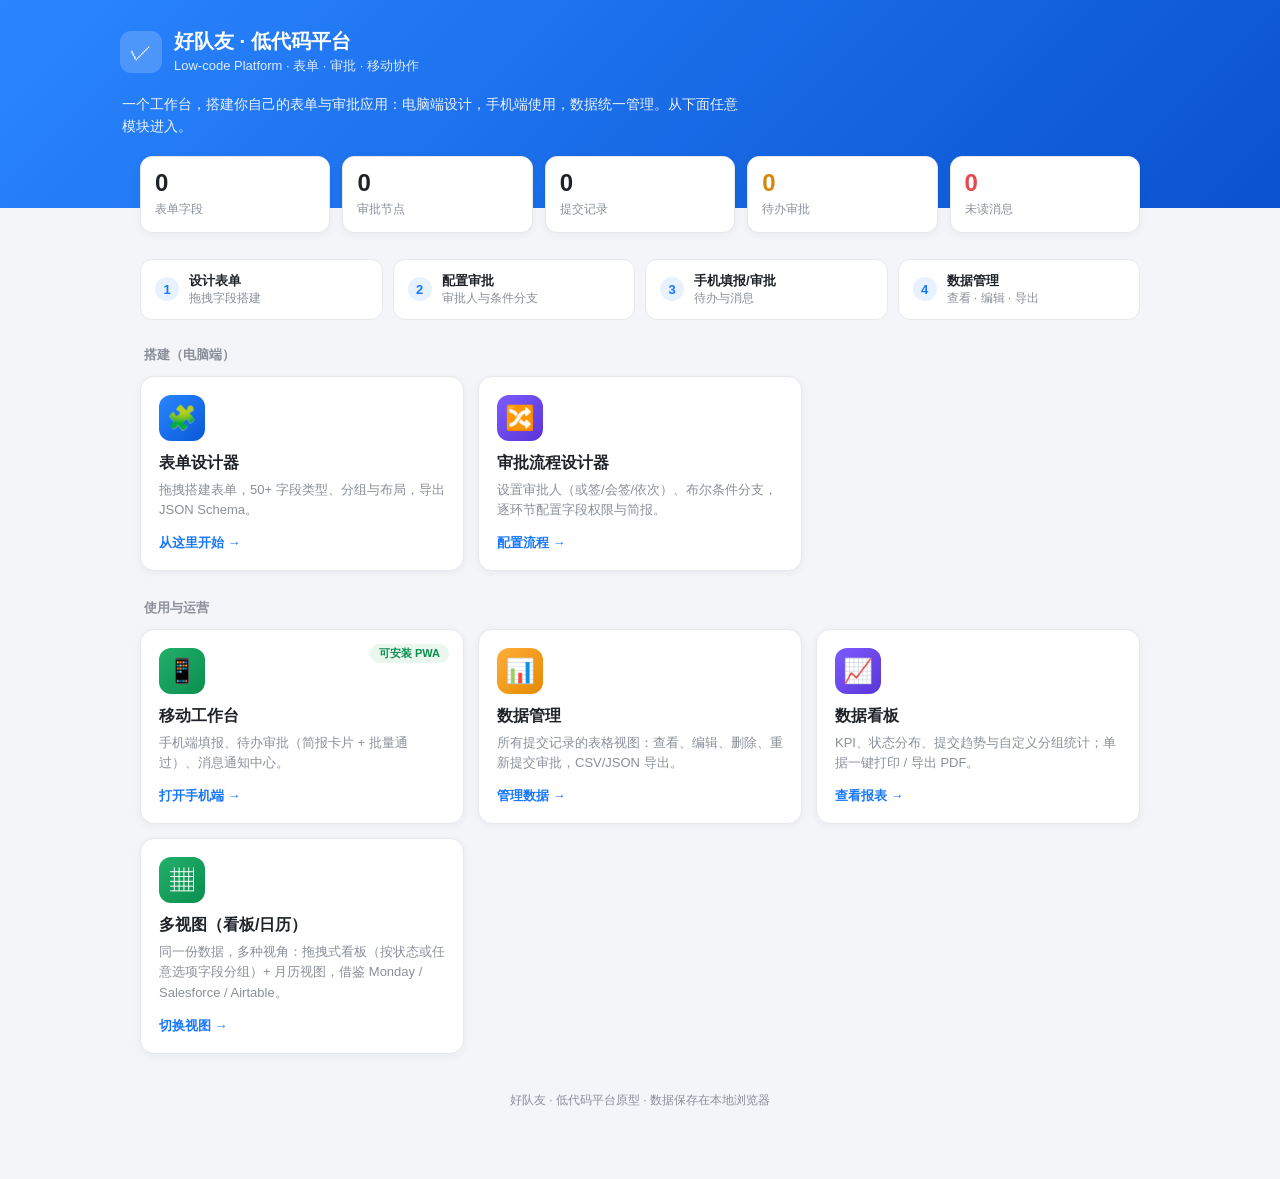
==== web/index.html @ 3add3b24 "Add multi-view (Kanban + Calendar) + ERP patterns research doc Research-driven: distilled signature " ====
<!doctype html>
<html lang="zh-CN">
<head>
<meta charset="utf-8" />
<meta name="viewport" content="width=device-width, initial-scale=1" />
<meta name="theme-color" content="#1677ff" />
<title>好队友 · 低代码平台</title>
<link rel="manifest" href="manifest.webmanifest" />
<link rel="apple-touch-icon" href="icons/icon-180.png" />
<style>
  :root{--accent:#1677ff;--accent2:#0958d9;--bg:#f3f5f8;--panel:#fff;--border:#e6e8eb;
    --text:#1f2329;--muted:#8a8f99;--green:#0a8f4e;--amber:#d48806;--danger:#e5484d;--radius:14px}
  *{box-sizing:border-box}
  html,body{margin:0}
  body{font-family:-apple-system,BlinkMacSystemFont,"Segoe UI","PingFang SC","Microsoft YaHei",sans-serif;color:var(--text);background:var(--bg);min-height:100vh}
  a{color:inherit;text-decoration:none}
  .hero{background:linear-gradient(135deg,#2a86ff,#0a52d0);color:#fff;padding:28px 20px 70px}
  .hero .inner{max-width:1040px;margin:0 auto}
  .brand{display:flex;align-items:center;gap:12px}
  .brand .logo{width:42px;height:42px;border-radius:11px;background:rgba(255,255,255,.18);display:flex;align-items:center;justify-content:center;font-size:22px}
  .brand h1{font-size:20px;margin:0;font-weight:700}
  .brand p{margin:2px 0 0;opacity:.85;font-size:13px}
  .tagline{margin:18px 2px 0;font-size:14px;opacity:.92;max-width:620px;line-height:1.6}
  .container{max-width:1040px;margin:-52px auto 40px;padding:0 20px}
  /* stats */
  .stats{display:grid;grid-template-columns:repeat(5,1fr);gap:12px;margin-bottom:26px}
  .stat{background:var(--panel);border:1px solid var(--border);border-radius:12px;padding:14px;box-shadow:0 2px 8px rgba(20,40,80,.05)}
  .stat .n{font-size:24px;font-weight:700;line-height:1}
  .stat .l{color:var(--muted);font-size:12px;margin-top:6px}
  .stat .n.amber{color:var(--amber)} .stat .n.green{color:var(--green)} .stat .n.danger{color:var(--danger)}
  /* steps */
  .steps{display:flex;flex-wrap:wrap;gap:10px;margin-bottom:26px}
  .step{flex:1;min-width:150px;background:var(--panel);border:1px solid var(--border);border-radius:12px;padding:12px 14px;display:flex;gap:10px;align-items:center}
  .step .num{width:24px;height:24px;border-radius:50%;background:var(--accent-weak,#e8f1ff);color:var(--accent);display:flex;align-items:center;justify-content:center;font-weight:700;font-size:13px;flex:0 0 auto}
  .step .tt{font-weight:600;font-size:13px} .step .ds{color:var(--muted);font-size:12px}
  .sec-title{font-size:13px;color:var(--muted);font-weight:600;margin:6px 4px 12px}
  /* tiles */
  .grid{display:grid;grid-template-columns:repeat(auto-fill,minmax(250px,1fr));gap:14px;margin-bottom:28px}
  .tile{display:flex;flex-direction:column;background:var(--panel);border:1px solid var(--border);border-radius:var(--radius);padding:18px;box-shadow:0 2px 8px rgba(20,40,80,.05);transition:transform .12s,box-shadow .12s,border-color .12s;position:relative;overflow:hidden}
  .tile:hover{transform:translateY(-3px);box-shadow:0 8px 22px rgba(20,40,80,.12);border-color:var(--accent)}
  .tile .ic{width:46px;height:46px;border-radius:12px;display:flex;align-items:center;justify-content:center;font-size:24px;color:#fff;margin-bottom:12px}
  .tile h3{margin:0 0 6px;font-size:16px}
  .tile p{margin:0;color:var(--muted);font-size:13px;line-height:1.55;flex:1}
  .tile .go{margin-top:14px;display:inline-flex;align-items:center;gap:6px;color:var(--accent);font-size:13px;font-weight:600}
  .tile .chip{position:absolute;top:14px;right:14px;font-size:11px;background:var(--bg);color:var(--muted);border-radius:10px;padding:2px 9px}
  .tile .chip.live{background:#eaf7ee;color:var(--green)}
  .ic.blue{background:linear-gradient(135deg,#2a86ff,#0958d9)} .ic.purple{background:linear-gradient(135deg,#7c5cff,#5b34d6)}
  .ic.green{background:linear-gradient(135deg,#22b06b,#0a8f4e)} .ic.amber{background:linear-gradient(135deg,#ffae3a,#e58a00)}
  .foot{text-align:center;color:var(--muted);font-size:12px;padding:10px 0 30px}
  @media (max-width:680px){ .stats{grid-template-columns:repeat(3,1fr)} .hero{padding-bottom:60px} }
</style>
</head>
<body>
  <div class="hero"><div class="inner">
    <div class="brand">
      <div class="logo">✓</div>
      <div><h1>好队友 · 低代码平台</h1><p>Low-code Platform · 表单 · 审批 · 移动协作</p></div>
    </div>
    <p class="tagline">一个工作台，搭建你自己的表单与审批应用：电脑端设计，手机端使用，数据统一管理。从下面任意模块进入。</p>
  </div></div>

  <div class="container">
    <div class="stats" id="stats"></div>

    <div class="steps">
      <div class="step"><span class="num">1</span><div><div class="tt">设计表单</div><div class="ds">拖拽字段搭建</div></div></div>
      <div class="step"><span class="num">2</span><div><div class="tt">配置审批</div><div class="ds">审批人与条件分支</div></div></div>
      <div class="step"><span class="num">3</span><div><div class="tt">手机填报/审批</div><div class="ds">待办与消息</div></div></div>
      <div class="step"><span class="num">4</span><div><div class="tt">数据管理</div><div class="ds">查看 · 编辑 · 导出</div></div></div>
    </div>

    <div class="sec-title">搭建（电脑端）</div>
    <div class="grid">
      <a class="tile" href="form.html">
        <div class="ic blue">🧩</div><h3>表单设计器</h3>
        <p>拖拽搭建表单，50+ 字段类型、分组与布局，导出 JSON Schema。</p>
        <span class="go" id="formChip">进入设计 →</span>
      </a>
      <a class="tile" href="flow.html">
        <div class="ic purple">🔀</div><h3>审批流程设计器</h3>
        <p>设置审批人（或签/会签/依次）、布尔条件分支，逐环节配置字段权限与简报。</p>
        <span class="go" id="flowChip">配置流程 →</span>
      </a>
    </div>

    <div class="sec-title">使用与运营</div>
    <div class="grid">
      <a class="tile" href="app.html">
        <div class="ic green">📱</div><h3>移动工作台<span class="chip live">可安装 PWA</span></h3>
        <p>手机端填报、待办审批（简报卡片 + 批量通过）、消息通知中心。</p>
        <span class="go">打开手机端 →</span>
      </a>
      <a class="tile" href="manage.html">
        <div class="ic amber">📊</div><h3>数据管理</h3>
        <p>所有提交记录的表格视图：查看、编辑、删除、重新提交审批，CSV/JSON 导出。</p>
        <span class="go" id="mgChip">管理数据 →</span>
      </a>
      <a class="tile" href="dashboard.html">
        <div class="ic purple">📈</div><h3>数据看板</h3>
        <p>KPI、状态分布、提交趋势与自定义分组统计；单据一键打印 / 导出 PDF。</p>
        <span class="go">查看报表 →</span>
      </a>
      <a class="tile" href="views.html">
        <div class="ic green">▦</div><h3>多视图（看板/日历）</h3>
        <p>同一份数据，多种视角：拖拽式看板（按状态或任意选项字段分组）+ 月历视图，借鉴 Monday / Salesforce / Airtable。</p>
        <span class="go">切换视图 →</span>
      </a>
    </div>

    <div class="foot">好队友 · 低代码平台原型 · 数据保存在本地浏览器</div>
  </div>

<script>
  const read=(k,f)=>{try{const v=JSON.parse(localStorage.getItem(k));return v==null?f:v;}catch(e){return f;}};
  const FORM=read('hdy.formbuilder.v1',null), FLOW=read('hdy.flow.v1',null);
  const instances=read('hdy.instances.v1',[]), notifs=read('hdy.notif.v1',[]);
  const LAYOUT=['subtable','columns','group','divider','static_text','tabs','collapse','steps'];

  const fieldCount = FORM&&Array.isArray(FORM.fields)?FORM.fields.filter(f=>!LAYOUT.includes(f.type)).length:0;
  function flowCount(){ let n=0; (function walk(ch){ if(!ch)return; ch.forEach(x=>{ n++; if(x.type==='condition') x.branches.forEach(b=>walk(b.children)); }); })(FLOW?FLOW.root:[]); return n; }
  const running = instances.filter(i=>i.status==='running').length;
  const pending = instances.filter(i=>{ const s=i.steps&&i.steps[i.cursor]; return i.status==='running'&&s&&s.kind==='approval'&&s.status==='pending'; }).length;
  const unread = notifs.filter(n=>!n.read).length;

  const stats=[
    ['',fieldCount,'表单字段'],
    ['',flowCount(),'审批节点'],
    ['',instances.length,'提交记录'],
    ['amber',pending,'待办审批'],
    ['danger',unread,'未读消息'],
  ];
  document.getElementById('stats').innerHTML=stats.map(([c,n,l])=>`<div class="stat"><div class="n ${c}">${n}</div><div class="l">${l}</div></div>`).join('');

  // gentle hints when a module is empty
  if(!fieldCount) document.getElementById('formChip').textContent='从这里开始 →';
  if(FORM && !flowCount()) document.getElementById('flowChip').textContent='去配置审批 →';
  if(instances.length) document.getElementById('mgChip').textContent=`管理 ${instances.length} 条记录 →`;

  // register the PWA service worker so the platform is installable / offline
  if('serviceWorker' in navigator){ window.addEventListener('load',()=>navigator.serviceWorker.register('sw.js').catch(()=>{})); }
</script>
</body>
</html>
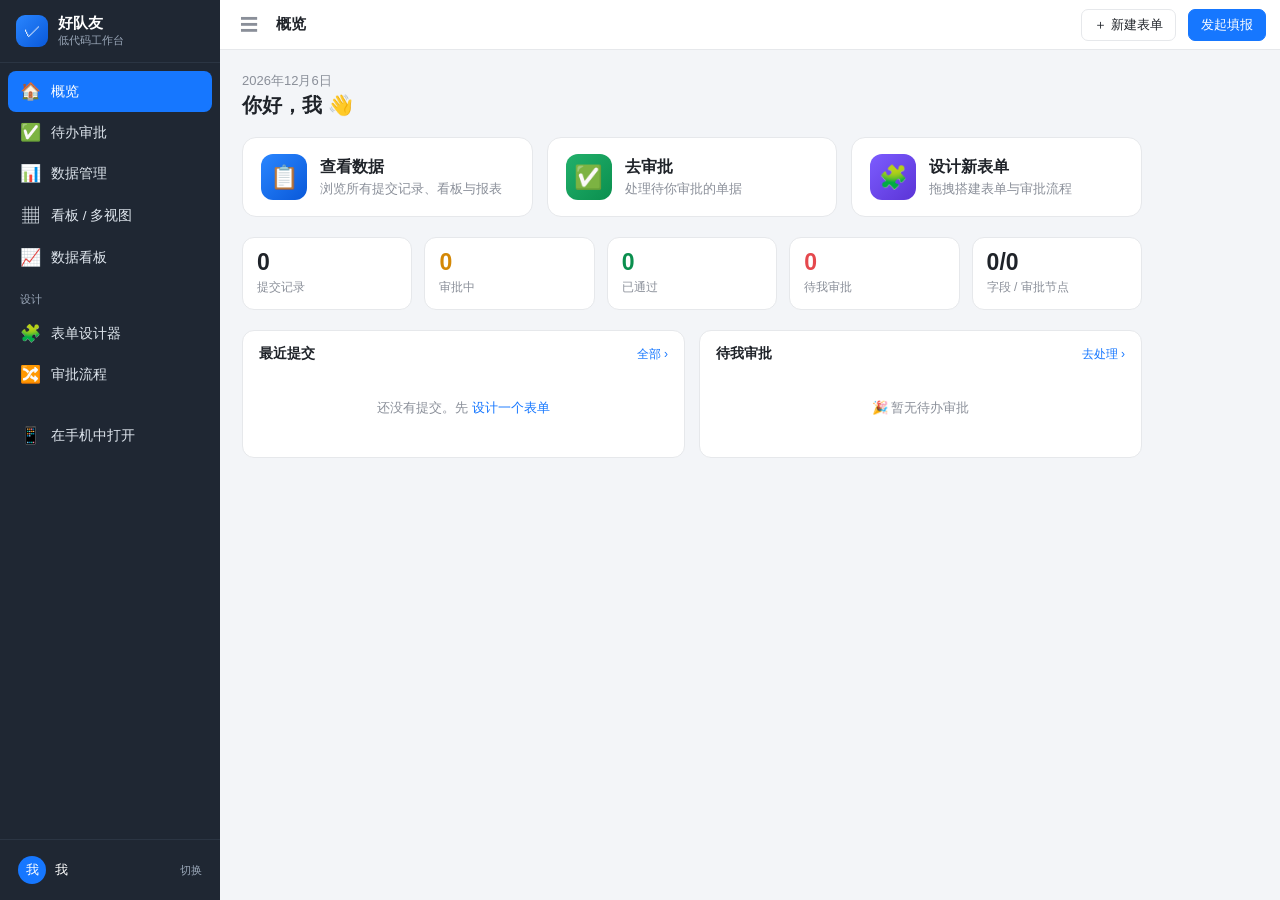
==== commit 542555bf: "Convert root into a persistent app shell (frame UI) - index.html is now an application frame: sideba" ====
--- a/web/index.html
+++ b/web/index.html
@@ -4,140 +4,256 @@
 <meta charset="utf-8" />
 <meta name="viewport" content="width=device-width, initial-scale=1" />
 <meta name="theme-color" content="#1677ff" />
-<title>好队友 · 低代码平台</title>
+<title>好队友 · 工作台</title>
 <link rel="manifest" href="manifest.webmanifest" />
 <link rel="apple-touch-icon" href="icons/icon-180.png" />
 <style>
   :root{--accent:#1677ff;--accent2:#0958d9;--bg:#f3f5f8;--panel:#fff;--border:#e6e8eb;
-    --text:#1f2329;--muted:#8a8f99;--green:#0a8f4e;--amber:#d48806;--danger:#e5484d;--radius:14px}
+    --text:#1f2329;--muted:#8a8f99;--green:#0a8f4e;--amber:#d48806;--danger:#e5484d;
+    --side:#1f2733;--side-hi:#2b3543;--side-mut:#9aa7b8}
   *{box-sizing:border-box}
-  html,body{margin:0}
-  body{font-family:-apple-system,BlinkMacSystemFont,"Segoe UI","PingFang SC","Microsoft YaHei",sans-serif;color:var(--text);background:var(--bg);min-height:100vh}
-  a{color:inherit;text-decoration:none}
-  .hero{background:linear-gradient(135deg,#2a86ff,#0a52d0);color:#fff;padding:28px 20px 70px}
-  .hero .inner{max-width:1040px;margin:0 auto}
-  .brand{display:flex;align-items:center;gap:12px}
-  .brand .logo{width:42px;height:42px;border-radius:11px;background:rgba(255,255,255,.18);display:flex;align-items:center;justify-content:center;font-size:22px}
-  .brand h1{font-size:20px;margin:0;font-weight:700}
-  .brand p{margin:2px 0 0;opacity:.85;font-size:13px}
-  .tagline{margin:18px 2px 0;font-size:14px;opacity:.92;max-width:620px;line-height:1.6}
-  .container{max-width:1040px;margin:-52px auto 40px;padding:0 20px}
-  /* stats */
-  .stats{display:grid;grid-template-columns:repeat(5,1fr);gap:12px;margin-bottom:26px}
-  .stat{background:var(--panel);border:1px solid var(--border);border-radius:12px;padding:14px;box-shadow:0 2px 8px rgba(20,40,80,.05)}
-  .stat .n{font-size:24px;font-weight:700;line-height:1}
-  .stat .l{color:var(--muted);font-size:12px;margin-top:6px}
-  .stat .n.amber{color:var(--amber)} .stat .n.green{color:var(--green)} .stat .n.danger{color:var(--danger)}
-  /* steps */
-  .steps{display:flex;flex-wrap:wrap;gap:10px;margin-bottom:26px}
-  .step{flex:1;min-width:150px;background:var(--panel);border:1px solid var(--border);border-radius:12px;padding:12px 14px;display:flex;gap:10px;align-items:center}
-  .step .num{width:24px;height:24px;border-radius:50%;background:var(--accent-weak,#e8f1ff);color:var(--accent);display:flex;align-items:center;justify-content:center;font-weight:700;font-size:13px;flex:0 0 auto}
-  .step .tt{font-weight:600;font-size:13px} .step .ds{color:var(--muted);font-size:12px}
-  .sec-title{font-size:13px;color:var(--muted);font-weight:600;margin:6px 4px 12px}
-  /* tiles */
-  .grid{display:grid;grid-template-columns:repeat(auto-fill,minmax(250px,1fr));gap:14px;margin-bottom:28px}
-  .tile{display:flex;flex-direction:column;background:var(--panel);border:1px solid var(--border);border-radius:var(--radius);padding:18px;box-shadow:0 2px 8px rgba(20,40,80,.05);transition:transform .12s,box-shadow .12s,border-color .12s;position:relative;overflow:hidden}
-  .tile:hover{transform:translateY(-3px);box-shadow:0 8px 22px rgba(20,40,80,.12);border-color:var(--accent)}
-  .tile .ic{width:46px;height:46px;border-radius:12px;display:flex;align-items:center;justify-content:center;font-size:24px;color:#fff;margin-bottom:12px}
-  .tile h3{margin:0 0 6px;font-size:16px}
-  .tile p{margin:0;color:var(--muted);font-size:13px;line-height:1.55;flex:1}
-  .tile .go{margin-top:14px;display:inline-flex;align-items:center;gap:6px;color:var(--accent);font-size:13px;font-weight:600}
-  .tile .chip{position:absolute;top:14px;right:14px;font-size:11px;background:var(--bg);color:var(--muted);border-radius:10px;padding:2px 9px}
-  .tile .chip.live{background:#eaf7ee;color:var(--green)}
-  .ic.blue{background:linear-gradient(135deg,#2a86ff,#0958d9)} .ic.purple{background:linear-gradient(135deg,#7c5cff,#5b34d6)}
-  .ic.green{background:linear-gradient(135deg,#22b06b,#0a8f4e)} .ic.amber{background:linear-gradient(135deg,#ffae3a,#e58a00)}
-  .foot{text-align:center;color:var(--muted);font-size:12px;padding:10px 0 30px}
-  @media (max-width:680px){ .stats{grid-template-columns:repeat(3,1fr)} .hero{padding-bottom:60px} }
+  html,body{margin:0;height:100%}
+  body{font-family:-apple-system,BlinkMacSystemFont,"Segoe UI","PingFang SC","Microsoft YaHei",sans-serif;color:var(--text);background:var(--bg);font-size:13px}
+  a{text-decoration:none;color:inherit}
+  .shell{display:flex;height:100vh;height:100dvh;overflow:hidden}
+  /* sidebar */
+  .side{width:220px;flex:0 0 auto;background:var(--side);color:#fff;display:flex;flex-direction:column;transition:width .18s}
+  .side .brand{display:flex;align-items:center;gap:10px;padding:14px 16px;border-bottom:1px solid var(--side-hi)}
+  .side .brand .logo{width:32px;height:32px;border-radius:9px;background:linear-gradient(135deg,#2a86ff,#0958d9);display:flex;align-items:center;justify-content:center;font-size:17px;flex:0 0 auto}
+  .side .brand b{font-size:15px;white-space:nowrap}
+  .side .brand .sub{font-size:11px;color:var(--side-mut);white-space:nowrap}
+  .nav{flex:1;overflow:auto;padding:8px}
+  .nav .sep{color:var(--side-mut);font-size:11px;padding:14px 12px 6px;white-space:nowrap}
+  .nav button{width:100%;display:flex;align-items:center;gap:11px;background:none;border:0;color:#dfe6ee;padding:10px 12px;border-radius:8px;cursor:pointer;font-size:13.5px;text-align:left}
+  .nav button .ic{font-size:17px;width:20px;text-align:center;flex:0 0 auto}
+  .nav button .lbl{white-space:nowrap;overflow:hidden;flex:1}
+  .nav button .badge{background:var(--danger);color:#fff;border-radius:10px;font-size:10px;padding:0 6px;min-width:16px;text-align:center;display:none}
+  .nav button .badge.show{display:inline-block}
+  .nav button:hover{background:var(--side-hi);color:#fff}
+  .nav button.on{background:var(--accent);color:#fff}
+  .side .foot{padding:10px;border-top:1px solid var(--side-hi)}
+  .side .foot .me{display:flex;align-items:center;gap:9px;padding:6px 8px;border-radius:8px}
+  .side .foot .me .av{width:28px;height:28px;border-radius:50%;background:var(--accent);display:flex;align-items:center;justify-content:center;font-size:13px;flex:0 0 auto}
+  .side .foot .me .nm{font-size:13px;white-space:nowrap;overflow:hidden}
+  .side .foot .me .sw{margin-left:auto;color:var(--side-mut);cursor:pointer;font-size:11px;white-space:nowrap}
+  /* collapsed */
+  .shell.collapsed .side{width:62px}
+  .shell.collapsed .side .brand b,.shell.collapsed .side .brand .sub,
+  .shell.collapsed .nav .lbl,.shell.collapsed .nav .sep,.shell.collapsed .foot .nm,.shell.collapsed .foot .sw{display:none}
+  .shell.collapsed .nav button{justify-content:center}
+  /* main */
+  .main{flex:1;display:flex;flex-direction:column;min-width:0}
+  .topbar{height:50px;flex:0 0 auto;background:var(--panel);border-bottom:1px solid var(--border);display:flex;align-items:center;gap:12px;padding:0 14px}
+  .topbar .ham{border:0;background:none;font-size:18px;cursor:pointer;color:var(--muted);padding:4px 6px;border-radius:6px}
+  .topbar .ham:hover{background:var(--bg)}
+  .topbar .crumb{font-weight:600;font-size:15px}
+  .topbar .spacer{flex:1}
+  .topbar .tbtn{border:1px solid var(--border);background:#fff;color:var(--text);padding:6px 12px;border-radius:7px;cursor:pointer;font-size:13px}
+  .topbar .tbtn.primary{background:var(--accent);border-color:var(--accent);color:#fff}
+  .content{flex:1;min-height:0;position:relative;background:var(--bg)}
+  iframe#frame{position:absolute;inset:0;width:100%;height:100%;border:0;background:#fff;display:none}
+  /* overview */
+  .ov{position:absolute;inset:0;overflow:auto;padding:22px;display:none}
+  .ov.show{display:block}
+  iframe#frame.show{display:block}
+  .ov .head{display:flex;align-items:flex-end;gap:12px;margin-bottom:18px}
+  .ov .head h1{margin:0;font-size:20px}
+  .ov .head .date{color:var(--muted);font-size:13px;margin-bottom:2px}
+  .ov-actions{display:grid;grid-template-columns:repeat(3,1fr);gap:14px;margin-bottom:20px;max-width:900px}
+  .act{display:flex;gap:13px;align-items:center;background:var(--panel);border:1px solid var(--border);border-radius:14px;padding:16px 18px;cursor:pointer;transition:transform .12s,box-shadow .12s,border-color .12s;position:relative}
+  .act:hover{transform:translateY(-2px);box-shadow:0 8px 20px rgba(20,40,80,.10);border-color:var(--accent)}
+  .act .ic{width:46px;height:46px;border-radius:12px;display:flex;align-items:center;justify-content:center;font-size:23px;color:#fff;flex:0 0 auto}
+  .act .ic.blue{background:linear-gradient(135deg,#2a86ff,#0958d9)}.act .ic.green{background:linear-gradient(135deg,#22b06b,#0a8f4e)}.act .ic.purple{background:linear-gradient(135deg,#7c5cff,#5b34d6)}
+  .act h3{margin:0 0 3px;font-size:16px}.act p{margin:0;color:var(--muted);font-size:12.5px}
+  .act .nbadge{position:absolute;top:12px;right:14px;background:var(--danger);color:#fff;border-radius:11px;font-size:11px;font-weight:700;padding:1px 8px;display:none}
+  .act .nbadge.show{display:block}
+  .kpis{display:grid;grid-template-columns:repeat(5,1fr);gap:12px;margin-bottom:20px;max-width:900px}
+  .kpi{background:var(--panel);border:1px solid var(--border);border-radius:12px;padding:13px 14px}
+  .kpi .n{font-size:23px;font-weight:700;line-height:1}.kpi .l{color:var(--muted);font-size:12px;margin-top:5px}
+  .kpi .n.amber{color:var(--amber)}.kpi .n.green{color:var(--green)}.kpi .n.danger{color:var(--danger)}
+  .panels{display:grid;grid-template-columns:1fr 1fr;gap:14px;max-width:900px}
+  .pnl{background:var(--panel);border:1px solid var(--border);border-radius:12px;padding:14px 16px}
+  .pnl h3{margin:0 0 10px;font-size:14px;display:flex;align-items:center}
+  .pnl h3 .more{margin-left:auto;font-size:12px;color:var(--accent);cursor:pointer;font-weight:400}
+  .li{display:flex;align-items:center;gap:10px;padding:9px 2px;border-bottom:1px solid var(--border);cursor:pointer}
+  .li:last-child{border-bottom:0}
+  .li .av{width:30px;height:30px;border-radius:8px;background:var(--accent);color:#fff;display:flex;align-items:center;justify-content:center;font-size:13px;flex:0 0 auto}
+  .li .g{flex:1;min-width:0}.li .t{font-weight:600;white-space:nowrap;overflow:hidden;text-overflow:ellipsis}
+  .li .s{color:var(--muted);font-size:12px;white-space:nowrap;overflow:hidden;text-overflow:ellipsis}
+  .li .time{color:var(--muted);font-size:11px;white-space:nowrap}
+  .pill{display:inline-block;border-radius:10px;padding:1px 8px;font-size:11px;font-weight:600}
+  .pill.run{background:#fff7e6;color:var(--amber)}.pill.ok{background:#eaf7ee;color:var(--green)}.pill.no{background:#fde8e8;color:var(--danger)}
+  .pnl .empty{color:var(--muted);text-align:center;padding:26px 8px;font-size:13px}
+  .pnl .empty a{color:var(--accent)}
+  /* mobile */
+  .scrim{position:fixed;inset:0;background:rgba(0,0,0,.4);z-index:18;display:none}
+  @media(max-width:860px){
+    .ov-actions{grid-template-columns:1fr}.kpis{grid-template-columns:repeat(3,1fr)}.panels{grid-template-columns:1fr}
+    .side{position:fixed;z-index:20;height:100%;transform:translateX(-100%)}
+    .shell.mopen .side{transform:translateX(0)}
+    .shell.mopen .scrim{display:block}
+    .shell.collapsed .side{width:220px}
+  }
 </style>
 </head>
 <body>
-  <div class="hero"><div class="inner">
-    <div class="brand">
-      <div class="logo">✓</div>
-      <div><h1>好队友 · 低代码平台</h1><p>Low-code Platform · 表单 · 审批 · 移动协作</p></div>
-    </div>
-    <p class="tagline">一个工作台，搭建你自己的表单与审批应用：电脑端设计，手机端使用，数据统一管理。从下面任意模块进入。</p>
-  </div></div>
-
-  <div class="container">
-    <div class="stats" id="stats"></div>
-
-    <div class="steps">
-      <div class="step"><span class="num">1</span><div><div class="tt">设计表单</div><div class="ds">拖拽字段搭建</div></div></div>
-      <div class="step"><span class="num">2</span><div><div class="tt">配置审批</div><div class="ds">审批人与条件分支</div></div></div>
-      <div class="step"><span class="num">3</span><div><div class="tt">手机填报/审批</div><div class="ds">待办与消息</div></div></div>
-      <div class="step"><span class="num">4</span><div><div class="tt">数据管理</div><div class="ds">查看 · 编辑 · 导出</div></div></div>
-    </div>
-
-    <div class="sec-title">搭建（电脑端）</div>
-    <div class="grid">
-      <a class="tile" href="form.html">
-        <div class="ic blue">🧩</div><h3>表单设计器</h3>
-        <p>拖拽搭建表单，50+ 字段类型、分组与布局，导出 JSON Schema。</p>
-        <span class="go" id="formChip">进入设计 →</span>
-      </a>
-      <a class="tile" href="flow.html">
-        <div class="ic purple">🔀</div><h3>审批流程设计器</h3>
-        <p>设置审批人（或签/会签/依次）、布尔条件分支，逐环节配置字段权限与简报。</p>
-        <span class="go" id="flowChip">配置流程 →</span>
-      </a>
-    </div>
-
-    <div class="sec-title">使用与运营</div>
-    <div class="grid">
-      <a class="tile" href="app.html">
-        <div class="ic green">📱</div><h3>移动工作台<span class="chip live">可安装 PWA</span></h3>
-        <p>手机端填报、待办审批（简报卡片 + 批量通过）、消息通知中心。</p>
-        <span class="go">打开手机端 →</span>
-      </a>
-      <a class="tile" href="manage.html">
-        <div class="ic amber">📊</div><h3>数据管理</h3>
-        <p>所有提交记录的表格视图：查看、编辑、删除、重新提交审批，CSV/JSON 导出。</p>
-        <span class="go" id="mgChip">管理数据 →</span>
-      </a>
-      <a class="tile" href="dashboard.html">
-        <div class="ic purple">📈</div><h3>数据看板</h3>
-        <p>KPI、状态分布、提交趋势与自定义分组统计；单据一键打印 / 导出 PDF。</p>
-        <span class="go">查看报表 →</span>
-      </a>
-      <a class="tile" href="views.html">
-        <div class="ic green">▦</div><h3>多视图（看板/日历）</h3>
-        <p>同一份数据，多种视角：拖拽式看板（按状态或任意选项字段分组）+ 月历视图，借鉴 Monday / Salesforce / Airtable。</p>
-        <span class="go">切换视图 →</span>
-      </a>
-    </div>
-
-    <div class="foot">好队友 · 低代码平台原型 · 数据保存在本地浏览器</div>
+<div class="shell" id="shell">
+  <aside class="side">
+    <div class="brand"><div class="logo">✓</div><div><b>好队友</b><div class="sub">低代码工作台</div></div></div>
+    <nav class="nav" id="nav"></nav>
+    <div class="foot"><div class="me"><div class="av" id="meAv">我</div><div class="nm" id="meNm">我</div><span class="sw" id="meSwitch">切换</span></div></div>
+  </aside>
+  <div class="scrim" id="scrim"></div>
+  <div class="main">
+    <div class="topbar">
+      <button class="ham" id="ham">☰</button>
+      <span class="crumb" id="crumb">概览</span>
+      <span class="spacer"></span>
+      <button class="tbtn" id="newForm">＋ 新建表单</button>
+      <button class="tbtn primary" id="quickFill">发起填报</button>
+    </div>
+    <div class="content">
+      <div class="ov" id="overview"></div>
+      <iframe id="frame" title="模块"></iframe>
+    </div>
   </div>
+</div>
 
 <script>
-  const read=(k,f)=>{try{const v=JSON.parse(localStorage.getItem(k));return v==null?f:v;}catch(e){return f;}};
+/* =========================================================================
+   好队友 · application shell.
+   The root is now a persistent frame: sidebar + topbar, with the content area
+   swapping modules in place (via iframe) and a native "overview" landing for
+   view / approve / design. All modules share localStorage on this origin.
+   ========================================================================= */
+const NAV=[
+  {id:'overview',icon:'🏠',label:'概览',native:true},
+  {id:'todo',icon:'✅',label:'待办审批',src:'app.html?tab=todo',badge:'pending'},
+  {id:'manage',icon:'📊',label:'数据管理',src:'manage.html'},
+  {id:'views',icon:'▦',label:'看板 / 多视图',src:'views.html'},
+  {id:'dashboard',icon:'📈',label:'数据看板',src:'dashboard.html'},
+  {sep:'设计'},
+  {id:'form',icon:'🧩',label:'表单设计器',src:'form.html'},
+  {id:'flow',icon:'🔀',label:'审批流程',src:'flow.html'},
+  {sep:''},
+  {id:'mobile',icon:'📱',label:'在手机中打开',href:'app.html',blank:true},
+];
+const NAV_MAP=Object.fromEntries(NAV.filter(n=>n.id).map(n=>[n.id,n]));
+
+const read=(k,f)=>{try{const v=JSON.parse(localStorage.getItem(k));return v==null?f:v;}catch(e){return f;}};
+const write=(k,v)=>localStorage.setItem(k,JSON.stringify(v));
+const LAYOUT=['subtable','columns','group','divider','static_text','tabs','collapse','steps'];
+function esc(s){return String(s??'').replace(/[&<>"]/g,c=>({'&':'&amp;','<':'&lt;','>':'&gt;','"':'&quot;'}[c]));}
+function currentStep(i){return i.steps&&i.steps[i.cursor];}
+function isPending(i){const s=currentStep(i);return i.status==='running'&&s&&s.kind==='approval'&&s.status==='pending';}
+function rel(ts){const d=Date.now()-ts;if(d<60000)return '刚刚';if(d<3600000)return Math.floor(d/60000)+'分钟前';if(d<86400000)return Math.floor(d/3600000)+'小时前';const x=new Date(ts);return (x.getMonth()+1)+'-'+('0'+x.getDate()).slice(-2);}
+function statusPill(s){return s==='approved'?'<span class="pill ok">已通过</span>':s==='rejected'?'<span class="pill no">已驳回</span>':'<span class="pill run">审批中</span>';}
+
+/* ---- sidebar ---- */
+function renderNav(){
+  const el=document.getElementById('nav');
+  el.innerHTML=NAV.map(n=> n.sep!==undefined
+    ? `<div class="sep">${esc(n.sep||'')}</div>`
+    : `<button data-id="${n.id}"><span class="ic">${n.icon}</span><span class="lbl">${esc(n.label)}</span>${n.badge?`<span class="badge" data-badge="${n.badge}"></span>`:''}</button>`
+  ).join('');
+  el.querySelectorAll('button[data-id]').forEach(b=>b.onclick=()=>{
+    const n=NAV_MAP[b.dataset.id];
+    if(n.href){ window.open(n.href, n.blank?'_blank':'_self'); return; }
+    go(b.dataset.id);
+    if(window.innerWidth<=860) document.getElementById('shell').classList.remove('mopen');
+  });
+}
+function setActive(id){ document.querySelectorAll('.nav button[data-id]').forEach(b=>b.classList.toggle('on',b.dataset.id===id)); }
+function updateBadges(){
+  const instances=read('hdy.instances.v1',[]); const notifs=read('hdy.notif.v1',[]);
+  const pending=instances.filter(isPending).length; const unread=notifs.filter(n=>!n.read).length;
+  document.querySelectorAll('[data-badge="pending"]').forEach(b=>{b.textContent=pending;b.classList.toggle('show',pending>0);});
+}
+
+/* ---- router ---- */
+function go(id){ if(location.hash.slice(1)!==id) location.hash=id; else route(); }
+function route(){
+  const id=(location.hash.slice(1)||'overview');
+  const n=NAV_MAP[id]||NAV_MAP.overview;
+  if(n.href){ setActive('overview'); location.hash='overview'; return; }
+  document.getElementById('crumb').textContent=n.label;
+  setActive(n.id);
+  const ov=document.getElementById('overview'), fr=document.getElementById('frame');
+  if(n.native){ fr.classList.remove('show'); ov.classList.add('show'); renderOverview(); }
+  else{ ov.classList.remove('show'); const src=n.src; if(fr.getAttribute('src')!==src) fr.setAttribute('src',src); fr.classList.add('show'); }
+}
+window.addEventListener('hashchange',route);
+
+/* ---- overview ---- */
+function renderOverview(){
+  updateBadges();
   const FORM=read('hdy.formbuilder.v1',null), FLOW=read('hdy.flow.v1',null);
   const instances=read('hdy.instances.v1',[]), notifs=read('hdy.notif.v1',[]);
-  const LAYOUT=['subtable','columns','group','divider','static_text','tabs','collapse','steps'];
-
-  const fieldCount = FORM&&Array.isArray(FORM.fields)?FORM.fields.filter(f=>!LAYOUT.includes(f.type)).length:0;
-  function flowCount(){ let n=0; (function walk(ch){ if(!ch)return; ch.forEach(x=>{ n++; if(x.type==='condition') x.branches.forEach(b=>walk(b.children)); }); })(FLOW?FLOW.root:[]); return n; }
-  const running = instances.filter(i=>i.status==='running').length;
-  const pending = instances.filter(i=>{ const s=i.steps&&i.steps[i.cursor]; return i.status==='running'&&s&&s.kind==='approval'&&s.status==='pending'; }).length;
-  const unread = notifs.filter(n=>!n.read).length;
-
-  const stats=[
-    ['',fieldCount,'表单字段'],
-    ['',flowCount(),'审批节点'],
-    ['',instances.length,'提交记录'],
-    ['amber',pending,'待办审批'],
-    ['danger',unread,'未读消息'],
-  ];
-  document.getElementById('stats').innerHTML=stats.map(([c,n,l])=>`<div class="stat"><div class="n ${c}">${n}</div><div class="l">${l}</div></div>`).join('');
-
-  // gentle hints when a module is empty
-  if(!fieldCount) document.getElementById('formChip').textContent='从这里开始 →';
-  if(FORM && !flowCount()) document.getElementById('flowChip').textContent='去配置审批 →';
-  if(instances.length) document.getElementById('mgChip').textContent=`管理 ${instances.length} 条记录 →`;
-
-  // register the PWA service worker so the platform is installable / offline
-  if('serviceWorker' in navigator){ window.addEventListener('load',()=>navigator.serviceWorker.register('sw.js').catch(()=>{})); }
+  const me=read('hdy.user.v1','我');
+  const fieldCount=FORM&&Array.isArray(FORM.fields)?FORM.fields.filter(f=>!LAYOUT.includes(f.type)).length:0;
+  let nodeCount=0;(function walk(ch){if(!ch)return;ch.forEach(x=>{nodeCount++;if(x.type==='condition')x.branches.forEach(b=>walk(b.children));});})(FLOW?FLOW.root:[]);
+  const running=instances.filter(i=>i.status==='running').length;
+  const approved=instances.filter(i=>i.status==='approved').length;
+  const pending=instances.filter(isPending).length;
+  const unread=notifs.filter(n=>!n.read).length;
+  const recent=instances.slice(0,6);
+  const pend=instances.filter(isPending).slice(0,6);
+  const now=new Date(); const dstr=`${now.getFullYear()}年${now.getMonth()+1}月${now.getDate()}日`;
+
+  const ov=document.getElementById('overview');
+  ov.innerHTML=`
+    <div class="head"><div><div class="date">${dstr}</div><h1>你好，${esc(me)} 👋</h1></div></div>
+    <div class="ov-actions">
+      <div class="act" data-go="manage"><div class="ic blue">📋</div><div><h3>查看数据</h3><p>浏览所有提交记录、看板与报表</p></div></div>
+      <div class="act" data-go="todo"><div class="ic green">✅</div><div><h3>去审批</h3><p>处理待你审批的单据</p></div><span class="nbadge ${pending?'show':''}">${pending} 待办</span></div>
+      <div class="act" data-go="form"><div class="ic purple">🧩</div><div><h3>设计新表单</h3><p>拖拽搭建表单与审批流程</p></div></div>
+    </div>
+    <div class="kpis">
+      <div class="kpi"><div class="n">${instances.length}</div><div class="l">提交记录</div></div>
+      <div class="kpi"><div class="n amber">${running}</div><div class="l">审批中</div></div>
+      <div class="kpi"><div class="n green">${approved}</div><div class="l">已通过</div></div>
+      <div class="kpi"><div class="n danger">${pending}</div><div class="l">待我审批</div></div>
+      <div class="kpi"><div class="n">${fieldCount}/${nodeCount}</div><div class="l">字段 / 审批节点</div></div>
+    </div>
+    <div class="panels">
+      <div class="pnl"><h3>最近提交 <span class="more" data-go="manage">全部 ›</span></h3>
+        ${recent.length? recent.map(i=>`<div class="li" data-open="${i.id}"><div class="av">${esc((i.title||'单')[0])}</div>
+            <div class="g"><div class="t">${esc(i.title||'记录')}</div><div class="s">发起人 ${esc(i.initiator||'')}</div></div>
+            <div style="display:flex;flex-direction:column;align-items:flex-end;gap:4px">${statusPill(i.status)}<div class="time">${rel(i.createdAt)}</div></div></div>`).join('')
+          : `<div class="empty">还没有提交。${fieldCount?'去 <a data-go="todo">手机端</a> 发起填报':'先 <a data-go="form">设计一个表单</a>'}</div>`}
+      </div>
+      <div class="pnl"><h3>待我审批 <span class="more" data-go="todo">去处理 ›</span></h3>
+        ${pend.length? pend.map(i=>{const s=currentStep(i);return `<div class="li" data-go2="todo"><div class="av" style="background:var(--amber)">审</div>
+            <div class="g"><div class="t">${esc(i.title||'记录')}</div><div class="s">环节「${esc(s?s.name:'')}」· 发起人 ${esc(i.initiator||'')}</div></div>
+            <div class="time">${rel(i.createdAt)}</div></div>`}).join('')
+          : `<div class="empty">🎉 暂无待办审批</div>`}
+      </div>
+    </div>`;
+  ov.querySelectorAll('[data-go]').forEach(e=>e.onclick=()=>go(e.dataset.go));
+  ov.querySelectorAll('[data-go2]').forEach(e=>e.onclick=()=>go(e.dataset.go2));
+  ov.querySelectorAll('[data-open]').forEach(e=>e.onclick=()=>{ go('manage'); });
+}
+
+/* ---- identity ---- */
+function paintMe(){ const me=read('hdy.user.v1','我'); document.getElementById('meNm').textContent=me; document.getElementById('meAv').textContent=(me[0]||'我'); }
+document.getElementById('meSwitch').onclick=()=>{ const v=prompt('切换当前身份（用于发起/审批）', read('hdy.user.v1','我')); if(v&&v.trim()){ write('hdy.user.v1',v.trim()); paintMe(); if(!location.hash||location.hash==='#overview') renderOverview(); } };
+
+/* ---- topbar / chrome ---- */
+document.getElementById('newForm').onclick=()=>go('form');
+document.getElementById('quickFill').onclick=()=>go('todo');
+document.getElementById('ham').onclick=()=>{ const s=document.getElementById('shell'); if(window.innerWidth<=860) s.classList.toggle('mopen'); else s.classList.toggle('collapsed'); };
+document.getElementById('scrim').onclick=()=>document.getElementById('shell').classList.remove('mopen');
+
+/* refresh overview stats when the iframe’s data may have changed */
+window.addEventListener('focus',()=>{ updateBadges(); if(document.getElementById('overview').classList.contains('show')) renderOverview(); });
+window.addEventListener('message',e=>{ if(e.data==='hdy:dataChanged'){ updateBadges(); if(document.getElementById('overview').classList.contains('show')) renderOverview(); } });
+setInterval(updateBadges, 4000);   // keep the 待办 badge live while approving in-frame
+
+/* ---- boot ---- */
+renderNav(); paintMe();
+if(!location.hash){ location.hash='overview'; }   // triggers hashchange -> route()
+route();                                          // also render immediately for first paint
+if('serviceWorker' in navigator){ window.addEventListener('load',()=>navigator.serviceWorker.register('sw.js').catch(()=>{})); }
 </script>
 </body>
 </html>
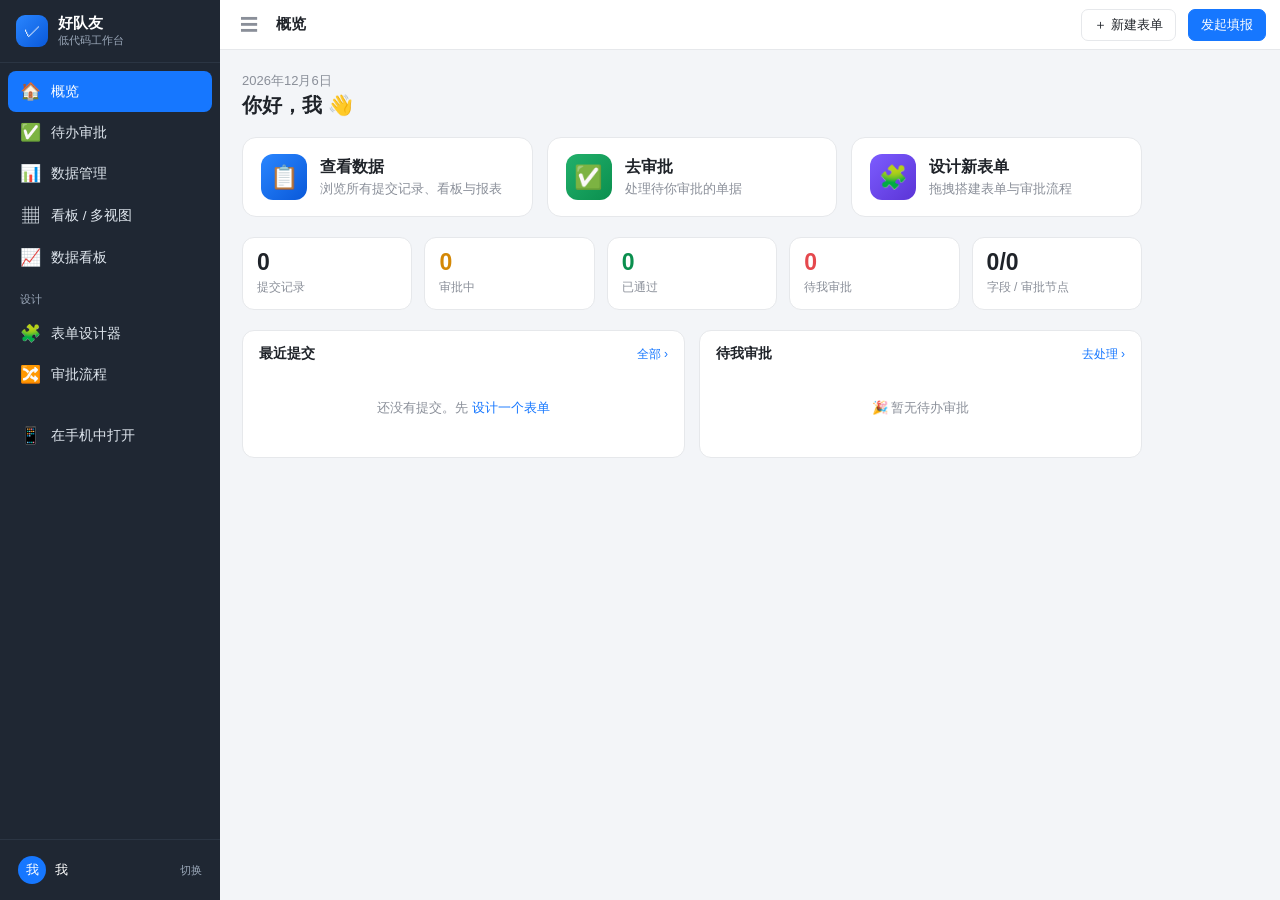
==== commit e7091ed2: "Interconnect & sync modules; add ERP document numbering Sync (the real fix): modules run as iframes " ====
--- a/web/index.html
+++ b/web/index.html
@@ -139,6 +139,8 @@
   {id:'mobile',icon:'📱',label:'在手机中打开',href:'app.html',blank:true},
 ];
 const NAV_MAP=Object.fromEntries(NAV.filter(n=>n.id).map(n=>[n.id,n]));
+// routes reachable from the topbar but not shown in the sidebar
+NAV_MAP.fill={id:'fill',label:'发起填报',src:'app.html?tab=workbench'};
 
 const read=(k,f)=>{try{const v=JSON.parse(localStorage.getItem(k));return v==null?f:v;}catch(e){return f;}};
 const write=(k,v)=>localStorage.setItem(k,JSON.stringify(v));
@@ -218,7 +220,7 @@
     <div class="panels">
       <div class="pnl"><h3>最近提交 <span class="more" data-go="manage">全部 ›</span></h3>
         ${recent.length? recent.map(i=>`<div class="li" data-open="${i.id}"><div class="av">${esc((i.title||'单')[0])}</div>
-            <div class="g"><div class="t">${esc(i.title||'记录')}</div><div class="s">发起人 ${esc(i.initiator||'')}</div></div>
+            <div class="g"><div class="t">${i.no?esc(i.no)+' · ':''}${esc(i.title||'记录')}</div><div class="s">发起人 ${esc(i.initiator||'')}</div></div>
             <div style="display:flex;flex-direction:column;align-items:flex-end;gap:4px">${statusPill(i.status)}<div class="time">${rel(i.createdAt)}</div></div></div>`).join('')
           : `<div class="empty">还没有提交。${fieldCount?'去 <a data-go="todo">手机端</a> 发起填报':'先 <a data-go="form">设计一个表单</a>'}</div>`}
       </div>
@@ -240,14 +242,15 @@
 
 /* ---- topbar / chrome ---- */
 document.getElementById('newForm').onclick=()=>go('form');
-document.getElementById('quickFill').onclick=()=>go('todo');
+document.getElementById('quickFill').onclick=()=>go('fill');   // 发起填报 → mobile workbench (fill)
 document.getElementById('ham').onclick=()=>{ const s=document.getElementById('shell'); if(window.innerWidth<=860) s.classList.toggle('mopen'); else s.classList.toggle('collapsed'); };
 document.getElementById('scrim').onclick=()=>document.getElementById('shell').classList.remove('mopen');
 
 /* refresh overview stats when the iframe’s data may have changed */
 window.addEventListener('focus',()=>{ updateBadges(); if(document.getElementById('overview').classList.contains('show')) renderOverview(); });
-window.addEventListener('message',e=>{ if(e.data==='hdy:dataChanged'){ updateBadges(); if(document.getElementById('overview').classList.contains('show')) renderOverview(); } });
-setInterval(updateBadges, 4000);   // keep the 待办 badge live while approving in-frame
+// live sync: any module wrote shared data → refresh badges + overview instantly
+window.addEventListener('storage',e=>{ if(e.key&&e.key.indexOf('hdy.')!==0)return; updateBadges(); if(document.getElementById('overview').classList.contains('show')) renderOverview(); });
+setInterval(updateBadges, 4000);   // safety net for the 待办 badge
 
 /* ---- boot ---- */
 renderNav(); paintMe();
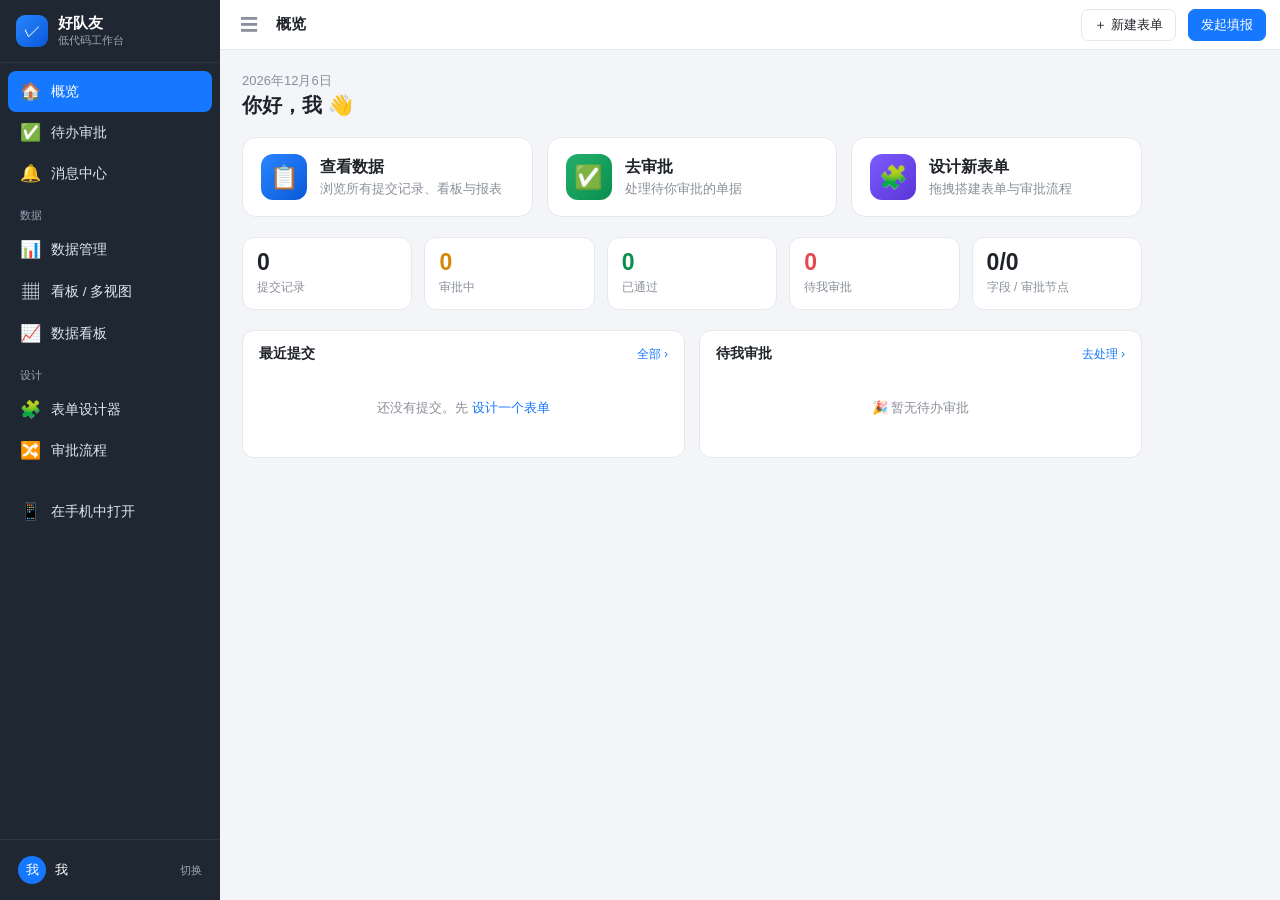
==== commit 3455ec31: "UX/UI pass: fix phone-in-frame, add msg nav, loading states, a11y polish Biggest fix — embedded mobi" ====
--- a/web/index.html
+++ b/web/index.html
@@ -13,8 +13,15 @@
     --side:#1f2733;--side-hi:#2b3543;--side-mut:#9aa7b8}
   *{box-sizing:border-box}
   html,body{margin:0;height:100%}
-  body{font-family:-apple-system,BlinkMacSystemFont,"Segoe UI","PingFang SC","Microsoft YaHei",sans-serif;color:var(--text);background:var(--bg);font-size:13px}
+  body{font-family:-apple-system,BlinkMacSystemFont,"Segoe UI","PingFang SC","Microsoft YaHei",sans-serif;color:var(--text);background:var(--bg);font-size:13.5px;-webkit-font-smoothing:antialiased}
   a{text-decoration:none;color:inherit}
+  /* keyboard accessibility + tactile press feedback across interactive chrome */
+  button{font-family:inherit}
+  :focus-visible{outline:2px solid var(--accent);outline-offset:2px;border-radius:6px}
+  .nav button,.topbar .tbtn,.act{transition:transform .08s ease,background .15s ease,box-shadow .12s ease,border-color .12s ease}
+  .nav button:active,.topbar .tbtn:active{transform:scale(.97)}
+  .act:active{transform:translateY(0) scale(.99)}
+  @media (prefers-reduced-motion:reduce){*{animation:none!important;transition:none!important}}
   .shell{display:flex;height:100vh;height:100dvh;overflow:hidden}
   /* sidebar */
   .side{width:220px;flex:0 0 auto;background:var(--side);color:#fff;display:flex;flex-direction:column;transition:width .18s}
@@ -51,10 +58,18 @@
   .topbar .tbtn{border:1px solid var(--border);background:#fff;color:var(--text);padding:6px 12px;border-radius:7px;cursor:pointer;font-size:13px}
   .topbar .tbtn.primary{background:var(--accent);border-color:var(--accent);color:#fff}
   .content{flex:1;min-height:0;position:relative;background:var(--bg)}
-  iframe#frame{position:absolute;inset:0;width:100%;height:100%;border:0;background:#fff;display:none}
+  iframe#frame{position:absolute;inset:0;width:100%;height:100%;border:0;background:var(--bg);display:none;opacity:0;transition:opacity .2s ease}
+  iframe#frame.show{display:block;opacity:1}
+  iframe#frame.loading{opacity:0}
+  /* loading shimmer while a module frame boots (kills the white flash) */
+  .floader{position:absolute;inset:0;display:none;align-items:center;justify-content:center;background:var(--bg);z-index:2}
+  .floader.show{display:flex}
+  .floader .spin{width:30px;height:30px;border:3px solid var(--border);border-top-color:var(--accent);border-radius:50%;animation:spin .7s linear infinite}
+  @keyframes spin{to{transform:rotate(360deg)}}
   /* overview */
   .ov{position:absolute;inset:0;overflow:auto;padding:22px;display:none}
-  .ov.show{display:block}
+  .ov.show{display:block;animation:fadeUp .26s ease}
+  @keyframes fadeUp{from{opacity:0;transform:translateY(6px)}to{opacity:1;transform:none}}
   iframe#frame.show{display:block}
   .ov .head{display:flex;align-items:flex-end;gap:12px;margin-bottom:18px}
   .ov .head h1{margin:0;font-size:20px}
@@ -114,6 +129,7 @@
     </div>
     <div class="content">
       <div class="ov" id="overview"></div>
+      <div class="floader" id="floader"><div class="spin"></div></div>
       <iframe id="frame" title="模块"></iframe>
     </div>
   </div>
@@ -129,6 +145,8 @@
 const NAV=[
   {id:'overview',icon:'🏠',label:'概览',native:true},
   {id:'todo',icon:'✅',label:'待办审批',src:'app.html?tab=todo',badge:'pending'},
+  {id:'msg',icon:'🔔',label:'消息中心',src:'app.html?tab=msg',badge:'unread'},
+  {sep:'数据'},
   {id:'manage',icon:'📊',label:'数据管理',src:'manage.html'},
   {id:'views',icon:'▦',label:'看板 / 多视图',src:'views.html'},
   {id:'dashboard',icon:'📈',label:'数据看板',src:'dashboard.html'},
@@ -168,8 +186,8 @@
 function setActive(id){ document.querySelectorAll('.nav button[data-id]').forEach(b=>b.classList.toggle('on',b.dataset.id===id)); }
 function updateBadges(){
   const instances=read('hdy.instances.v1',[]); const notifs=read('hdy.notif.v1',[]);
-  const pending=instances.filter(isPending).length; const unread=notifs.filter(n=>!n.read).length;
-  document.querySelectorAll('[data-badge="pending"]').forEach(b=>{b.textContent=pending;b.classList.toggle('show',pending>0);});
+  const counts={pending:instances.filter(isPending).length, unread:notifs.filter(n=>!n.read).length};
+  document.querySelectorAll('[data-badge]').forEach(b=>{const n=counts[b.dataset.badge]||0;b.textContent=n>99?'99+':n;b.classList.toggle('show',n>0);});
 }
 
 /* ---- router ---- */
@@ -180,11 +198,18 @@
   if(n.href){ setActive('overview'); location.hash='overview'; return; }
   document.getElementById('crumb').textContent=n.label;
   setActive(n.id);
-  const ov=document.getElementById('overview'), fr=document.getElementById('frame');
-  if(n.native){ fr.classList.remove('show'); ov.classList.add('show'); renderOverview(); }
-  else{ ov.classList.remove('show'); const src=n.src; if(fr.getAttribute('src')!==src) fr.setAttribute('src',src); fr.classList.add('show'); }
+  const ov=document.getElementById('overview'), fr=document.getElementById('frame'), fl=document.getElementById('floader');
+  if(n.native){ fr.classList.remove('show'); fl.classList.remove('show'); ov.classList.add('show'); renderOverview(); }
+  else{
+    ov.classList.remove('show');
+    const src=n.src;
+    if(fr.getAttribute('src')!==src){ fl.classList.add('show'); fr.classList.remove('show'); fr.setAttribute('src',src); }
+    else { fr.classList.add('show'); fl.classList.remove('show'); }
+  }
 }
 window.addEventListener('hashchange',route);
+// hide the loader once the framed module finishes booting
+document.getElementById('frame').addEventListener('load',()=>{ document.getElementById('floader').classList.remove('show'); document.getElementById('frame').classList.add('show'); });
 
 /* ---- overview ---- */
 function renderOverview(){
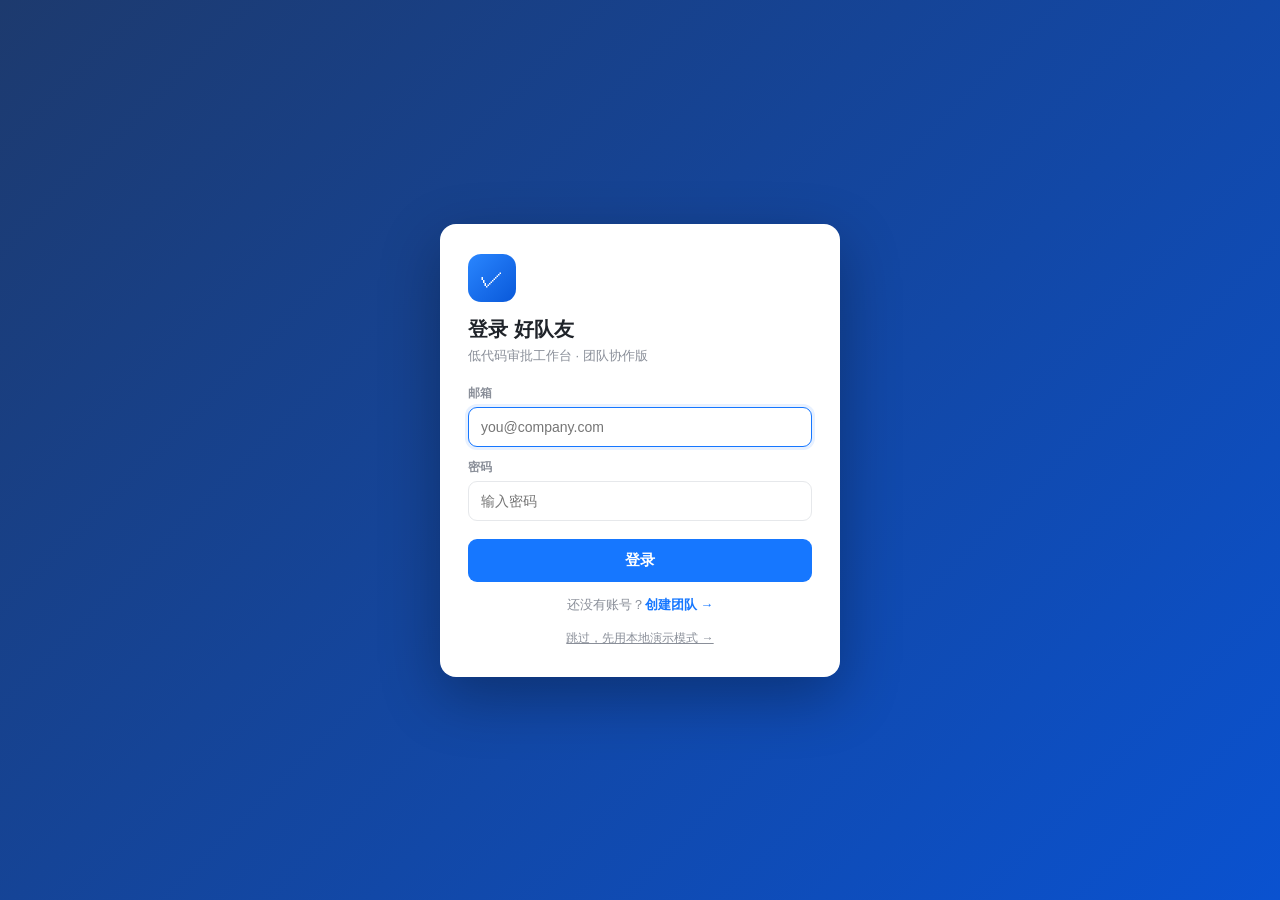
==== commit 1d234f43: "Add production backend: accounts, multi-tenant orgs, RBAC, API, audit Turns the single-browser proto" ====
--- a/web/index.html
+++ b/web/index.html
@@ -7,6 +7,7 @@
 <title>好队友 · 工作台</title>
 <link rel="manifest" href="manifest.webmanifest" />
 <link rel="apple-touch-icon" href="icons/icon-180.png" />
+<script src="sync.js"></script>
 <style>
   :root{--accent:#1677ff;--accent2:#0958d9;--bg:#f3f5f8;--panel:#fff;--border:#e6e8eb;
     --text:#1f2329;--muted:#8a8f99;--green:#0a8f4e;--amber:#d48806;--danger:#e5484d;
@@ -22,6 +23,24 @@
   .nav button:active,.topbar .tbtn:active{transform:scale(.97)}
   .act:active{transform:translateY(0) scale(.99)}
   @media (prefers-reduced-motion:reduce){*{animation:none!important;transition:none!important}}
+  /* auth gate */
+  .auth{position:fixed;inset:0;z-index:100;background:linear-gradient(135deg,#1d3a6e,#0a52d0);display:none;align-items:center;justify-content:center;padding:20px}
+  .auth.show{display:flex}
+  .auth-card{background:#fff;border-radius:16px;box-shadow:0 20px 60px rgba(0,0,0,.3);width:400px;max-width:94vw;padding:30px 28px}
+  .auth-card .logo{width:48px;height:48px;border-radius:13px;background:linear-gradient(135deg,#2a86ff,#0958d9);display:flex;align-items:center;justify-content:center;font-size:24px;color:#fff;margin-bottom:14px}
+  .auth-card h2{margin:0 0 4px;font-size:20px}
+  .auth-card .sub{color:var(--muted);font-size:13px;margin-bottom:20px}
+  .auth-card label{display:block;font-size:12px;color:var(--muted);margin:12px 0 5px;font-weight:600}
+  .auth-card input{width:100%;padding:11px 12px;border:1px solid var(--border);border-radius:9px;font-size:14px}
+  .auth-card input:focus{outline:none;border-color:var(--accent);box-shadow:0 0 0 3px var(--accent-weak,#e8f1ff)}
+  .auth-card .go{width:100%;margin-top:18px;padding:12px;background:var(--accent);color:#fff;border:0;border-radius:9px;font-size:15px;font-weight:600;cursor:pointer}
+  .auth-card .go:disabled{opacity:.6;cursor:default}
+  .auth-card .alt{text-align:center;margin-top:14px;font-size:13px;color:var(--muted)}
+  .auth-card .alt a{color:var(--accent);cursor:pointer;font-weight:600}
+  .auth-card .err{background:#fde8e8;color:var(--danger);border-radius:8px;padding:8px 10px;font-size:13px;margin-top:14px;display:none}
+  .auth-card .err.show{display:block}
+  .auth-card .demo{text-align:center;margin-top:16px;font-size:12px}
+  .auth-card .demo a{color:var(--muted);cursor:pointer;text-decoration:underline}
   .shell{display:flex;height:100vh;height:100dvh;overflow:hidden}
   /* sidebar */
   .side{width:220px;flex:0 0 auto;background:var(--side);color:#fff;display:flex;flex-direction:column;transition:width .18s}
@@ -112,6 +131,18 @@
 </style>
 </head>
 <body>
+<div class="auth" id="auth">
+  <div class="auth-card">
+    <div class="logo">✓</div>
+    <h2 id="authTitle">登录 好队友</h2>
+    <div class="sub" id="authSub">低代码审批工作台 · 团队协作版</div>
+    <div id="authFields"></div>
+    <button class="go" id="authGo">登录</button>
+    <div class="err" id="authErr"></div>
+    <div class="alt" id="authAlt"></div>
+    <div class="demo" id="authDemo"><a id="demoLink">跳过，先用本地演示模式 →</a></div>
+  </div>
+</div>
 <div class="shell" id="shell">
   <aside class="side">
     <div class="brand"><div class="logo">✓</div><div><b>好队友</b><div class="sub">低代码工作台</div></div></div>
@@ -153,6 +184,8 @@
   {sep:'设计'},
   {id:'form',icon:'🧩',label:'表单设计器',src:'form.html'},
   {id:'flow',icon:'🔀',label:'审批流程',src:'flow.html'},
+  {sep:'团队',authed:true},
+  {id:'team',icon:'👥',label:'团队管理',src:'team.html',authed:true},
   {sep:''},
   {id:'mobile',icon:'📱',label:'在手机中打开',href:'app.html',blank:true},
 ];
@@ -172,7 +205,8 @@
 /* ---- sidebar ---- */
 function renderNav(){
   const el=document.getElementById('nav');
-  el.innerHTML=NAV.map(n=> n.sep!==undefined
+  const authed=!!(window.HDY&&HDY.isAuthed());
+  el.innerHTML=NAV.filter(n=>!n.authed||authed).map(n=> n.sep!==undefined
     ? `<div class="sep">${esc(n.sep||'')}</div>`
     : `<button data-id="${n.id}"><span class="ic">${n.icon}</span><span class="lbl">${esc(n.label)}</span>${n.badge?`<span class="badge" data-badge="${n.badge}"></span>`:''}</button>`
   ).join('');
@@ -262,8 +296,57 @@
 }
 
 /* ---- identity ---- */
-function paintMe(){ const me=read('hdy.user.v1','我'); document.getElementById('meNm').textContent=me; document.getElementById('meAv').textContent=(me[0]||'我'); }
-document.getElementById('meSwitch').onclick=()=>{ const v=prompt('切换当前身份（用于发起/审批）', read('hdy.user.v1','我')); if(v&&v.trim()){ write('hdy.user.v1',v.trim()); paintMe(); if(!location.hash||location.hash==='#overview') renderOverview(); } };
+function paintMe(){
+  const me=read('hdy.user.v1','我'); const meta=read('hdy.auth.me',null);
+  document.getElementById('meNm').textContent=me; document.getElementById('meAv').textContent=(me[0]||'我');
+  // when signed into a real org, show org + role and offer logout instead of "switch"
+  const sw=document.getElementById('meSwitch');
+  if(meta&&meta.org){ document.querySelector('.side .foot .me .nm').title=meta.org.name+' · '+roleLabel(meta.role); sw.textContent='退出'; sw.dataset.mode='logout'; }
+  else { sw.textContent='切换'; sw.dataset.mode='switch'; }
+}
+function roleLabel(r){ return ({owner:'所有者',admin:'管理员',member:'成员',viewer:'访客'})[r]||r; }
+document.getElementById('meSwitch').onclick=()=>{
+  const sw=document.getElementById('meSwitch');
+  if(sw.dataset.mode==='logout'){ if(confirm('退出登录？')){ HDY.logout(); location.reload(); } return; }
+  const v=prompt('切换当前身份（用于发起/审批）', read('hdy.user.v1','我')); if(v&&v.trim()){ write('hdy.user.v1',v.trim()); paintMe(); if(!location.hash||location.hash==='#overview') renderOverview(); }
+};
+
+/* ---- auth gate ---- */
+let authMode='login';
+function showAuth(){ document.getElementById('auth').classList.add('show'); renderAuth(); }
+function hideAuth(){ document.getElementById('auth').classList.remove('show'); }
+function renderAuth(){
+  const login = authMode==='login';
+  document.getElementById('authTitle').textContent = login?'登录 好队友':'创建你的团队';
+  document.getElementById('authSub').textContent = login?'低代码审批工作台 · 团队协作版':'注册即创建一个组织，你是所有者';
+  document.getElementById('authGo').textContent = login?'登录':'创建团队并注册';
+  document.getElementById('authFields').innerHTML =
+    (login?'':`<label>团队名称</label><input id="f_org" placeholder="如：Acme 公司" autocomplete="organization">
+              <label>你的称呼</label><input id="f_name" placeholder="如：张三" autocomplete="name">`)+
+    `<label>邮箱</label><input id="f_email" type="email" placeholder="you@company.com" autocomplete="email">
+     <label>密码</label><input id="f_pw" type="password" placeholder="${login?'输入密码':'至少 6 位'}" autocomplete="${login?'current-password':'new-password'}">`;
+  document.getElementById('authAlt').innerHTML = login
+    ? `还没有账号？<a id="toSignup">创建团队 →</a>`
+    : `已有账号？<a id="toLogin">去登录 →</a>`;
+  const alt=document.getElementById('authAlt').querySelector('a');
+  alt.onclick=()=>{ authMode=login?'signup':'login'; document.getElementById('authErr').classList.remove('show'); renderAuth(); };
+  document.getElementById('f_email').focus();
+}
+function authErr(msg){ const e=document.getElementById('authErr'); e.textContent=msg; e.classList.add('show'); }
+async function doAuth(){
+  const btn=document.getElementById('authGo'); btn.disabled=true; document.getElementById('authErr').classList.remove('show');
+  const email=val('f_email'), pw=val('f_pw');
+  try{
+    if(authMode==='login') await HDY.login({email,password:pw});
+    else await HDY.signup({email,password:pw,orgName:val('f_org'),name:val('f_name')});
+    await HDY.pull().catch(()=>{});   // load org data into local store
+    hideAuth(); bootApp();
+  }catch(err){ authErr(err.message||'操作失败，请重试'); btn.disabled=false; }
+}
+function val(id){ const e=document.getElementById(id); return e?e.value.trim():''; }
+document.getElementById('authGo').onclick=doAuth;
+document.getElementById('auth').addEventListener('keydown',e=>{ if(e.key==='Enter') doAuth(); });
+document.getElementById('demoLink').onclick=()=>{ localStorage.setItem('hdy.demoMode','1'); hideAuth(); bootApp(); };
 
 /* ---- topbar / chrome ---- */
 document.getElementById('newForm').onclick=()=>go('form');
@@ -278,9 +361,22 @@
 setInterval(updateBadges, 4000);   // safety net for the 待办 badge
 
 /* ---- boot ---- */
-renderNav(); paintMe();
-if(!location.hash){ location.hash='overview'; }   // triggers hashchange -> route()
-route();                                          // also render immediately for first paint
+let booted=false;
+function bootApp(){
+  if(booted) return; booted=true;
+  renderNav(); paintMe();
+  if(!location.hash){ location.hash='overview'; }
+  route();
+  // if signed in, pull latest org data from server periodically
+  if(HDY.isAuthed()){ HDY.pull().then(()=>{updateBadges(); if(document.getElementById('overview').classList.contains('show'))renderOverview();}).catch(()=>{}); setInterval(()=>HDY.pull().catch(()=>{}), 15000); }
+}
+function start(){
+  // Decide: real auth (server available & not in demo) vs local demo mode.
+  const demo = localStorage.getItem('hdy.demoMode')==='1';
+  if(HDY.online() && !HDY.isAuthed() && !demo){ showAuth(); }
+  else { bootApp(); }
+}
+start();
 if('serviceWorker' in navigator){ window.addEventListener('load',()=>navigator.serviceWorker.register('sw.js').catch(()=>{})); }
 </script>
 </body>
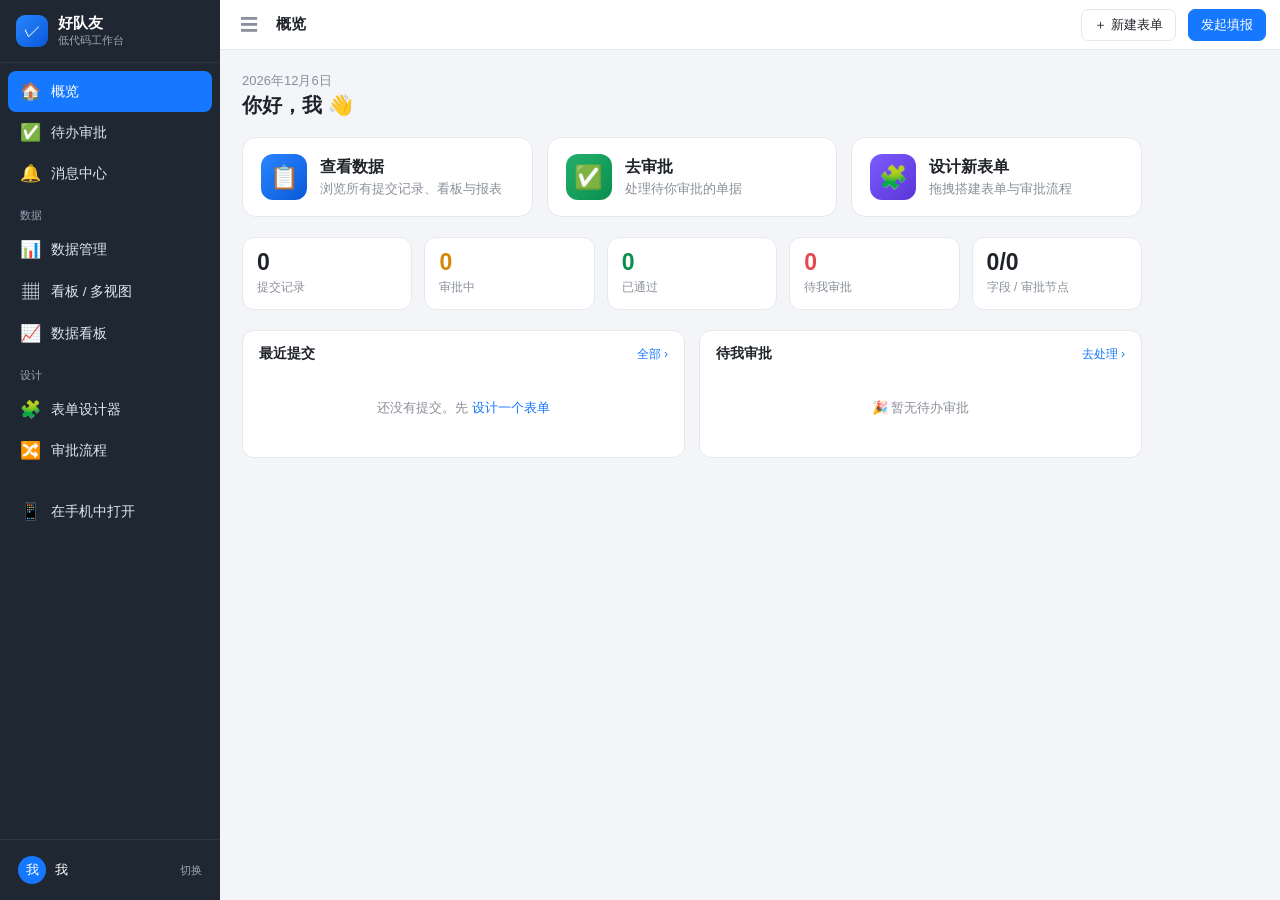
==== commit 729733cb: "Review fixes: repair invite/login, demo-mode gate, and sync races Full-codebase review (syntax, serv" ====
--- a/web/index.html
+++ b/web/index.html
@@ -367,14 +367,22 @@
   renderNav(); paintMe();
   if(!location.hash){ location.hash='overview'; }
   route();
-  // if signed in, pull latest org data from server periodically
-  if(HDY.isAuthed()){ HDY.pull().then(()=>{updateBadges(); if(document.getElementById('overview').classList.contains('show'))renderOverview();}).catch(()=>{}); setInterval(()=>HDY.pull().catch(()=>{}), 15000); }
-}
-function start(){
-  // Decide: real auth (server available & not in demo) vs local demo mode.
-  const demo = localStorage.getItem('hdy.demoMode')==='1';
-  if(HDY.online() && !HDY.isAuthed() && !demo){ showAuth(); }
-  else { bootApp(); }
+  // if signed in, pull latest org data from server now + periodically.
+  // (pull writes localStorage → iframes refresh via storage events; the shell
+  //  isn't notified of its own writes, so refresh it explicitly here.)
+  if(HDY.isAuthed()){
+    const refresh=()=>{ updateBadges(); if(document.getElementById('overview').classList.contains('show')) renderOverview(); };
+    HDY.pull().then(refresh).catch(()=>{});
+    setInterval(()=>HDY.pull().then(refresh).catch(()=>{}), 15000);
+  }
+}
+async function start(){
+  // Decide: real auth vs local demo. Only show the login wall if a backend is
+  // actually reachable — otherwise (static hosting like githack) boot locally.
+  if(HDY.isAuthed()){ bootApp(); return; }
+  if(localStorage.getItem('hdy.demoMode')==='1'){ bootApp(); return; }
+  const hasServer = await HDY.ping();
+  if(hasServer){ showAuth(); } else { bootApp(); }
 }
 start();
 if('serviceWorker' in navigator){ window.addEventListener('load',()=>navigator.serviceWorker.register('sw.js').catch(()=>{})); }
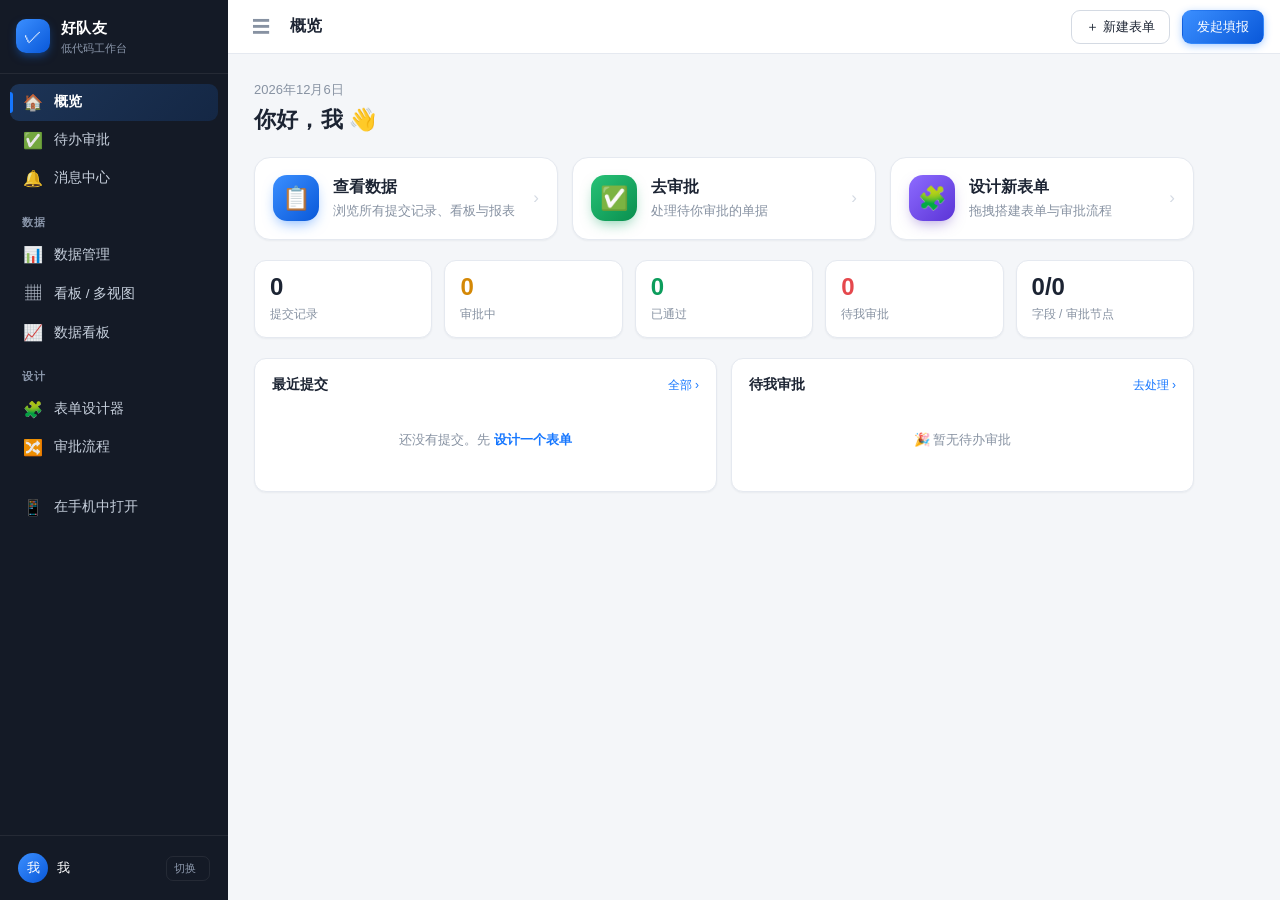
==== commit 35c54a04: "Redesign UI with shared design system + fix security/correctness bugs UI / UX redesign - Add web/ui." ====
--- a/web/index.html
+++ b/web/index.html
@@ -7,75 +7,79 @@
 <title>好队友 · 工作台</title>
 <link rel="manifest" href="manifest.webmanifest" />
 <link rel="apple-touch-icon" href="icons/icon-180.png" />
+<link rel="icon" href="icons/icon-192.png" />
+<link rel="stylesheet" href="ui.css" />
 <script src="sync.js"></script>
 <style>
-  :root{--accent:#1677ff;--accent2:#0958d9;--bg:#f3f5f8;--panel:#fff;--border:#e6e8eb;
-    --text:#1f2329;--muted:#8a8f99;--green:#0a8f4e;--amber:#d48806;--danger:#e5484d;
-    --side:#1f2733;--side-hi:#2b3543;--side-mut:#9aa7b8}
-  *{box-sizing:border-box}
-  html,body{margin:0;height:100%}
-  body{font-family:-apple-system,BlinkMacSystemFont,"Segoe UI","PingFang SC","Microsoft YaHei",sans-serif;color:var(--text);background:var(--bg);font-size:13.5px;-webkit-font-smoothing:antialiased}
-  a{text-decoration:none;color:inherit}
-  /* keyboard accessibility + tactile press feedback across interactive chrome */
-  button{font-family:inherit}
-  :focus-visible{outline:2px solid var(--accent);outline-offset:2px;border-radius:6px}
+  :root{--side:#141a26;--side-hi:#1f2837;--side-mut:#8b97ab;--side-line:rgba(255,255,255,.07)}
+  a{text-decoration:none}
   .nav button,.topbar .tbtn,.act{transition:transform .08s ease,background .15s ease,box-shadow .12s ease,border-color .12s ease}
   .nav button:active,.topbar .tbtn:active{transform:scale(.97)}
   .act:active{transform:translateY(0) scale(.99)}
-  @media (prefers-reduced-motion:reduce){*{animation:none!important;transition:none!important}}
   /* auth gate */
-  .auth{position:fixed;inset:0;z-index:100;background:linear-gradient(135deg,#1d3a6e,#0a52d0);display:none;align-items:center;justify-content:center;padding:20px}
+  .auth{position:fixed;inset:0;z-index:100;display:none;align-items:center;justify-content:center;padding:20px;
+    background:radial-gradient(1100px 600px at 12% -10%,#2f6fe0 0%,transparent 55%),
+               radial-gradient(900px 600px at 105% 110%,#123c8c 0%,transparent 55%),
+               linear-gradient(150deg,#16335f,#0a47b3)}
   .auth.show{display:flex}
-  .auth-card{background:#fff;border-radius:16px;box-shadow:0 20px 60px rgba(0,0,0,.3);width:400px;max-width:94vw;padding:30px 28px}
-  .auth-card .logo{width:48px;height:48px;border-radius:13px;background:linear-gradient(135deg,#2a86ff,#0958d9);display:flex;align-items:center;justify-content:center;font-size:24px;color:#fff;margin-bottom:14px}
-  .auth-card h2{margin:0 0 4px;font-size:20px}
-  .auth-card .sub{color:var(--muted);font-size:13px;margin-bottom:20px}
-  .auth-card label{display:block;font-size:12px;color:var(--muted);margin:12px 0 5px;font-weight:600}
-  .auth-card input{width:100%;padding:11px 12px;border:1px solid var(--border);border-radius:9px;font-size:14px}
-  .auth-card input:focus{outline:none;border-color:var(--accent);box-shadow:0 0 0 3px var(--accent-weak,#e8f1ff)}
-  .auth-card .go{width:100%;margin-top:18px;padding:12px;background:var(--accent);color:#fff;border:0;border-radius:9px;font-size:15px;font-weight:600;cursor:pointer}
+  .auth-card{background:#fff;border-radius:20px;box-shadow:var(--shadow-lg);width:410px;max-width:94vw;padding:32px 30px;animation:authIn .3s ease}
+  @keyframes authIn{from{opacity:0;transform:translateY(10px)}to{opacity:1;transform:none}}
+  .auth-card .logo{width:50px;height:50px;border-radius:14px;background:var(--accent-grad);display:flex;align-items:center;justify-content:center;font-size:25px;color:#fff;margin-bottom:16px;box-shadow:0 6px 16px -4px rgba(22,119,255,.5)}
+  .auth-card h2{margin:0 0 4px;font-size:21px}
+  .auth-card .sub{color:var(--muted);font-size:13px;margin-bottom:18px}
+  .auth-card label{display:block;font-size:12px;color:var(--muted);margin:13px 0 5px;font-weight:600}
+  .auth-card input{width:100%;padding:11px 13px;border:1px solid var(--border-strong);border-radius:10px;font-size:14px;transition:border-color .15s,box-shadow .15s}
+  .auth-card input:focus{outline:none;border-color:var(--accent);box-shadow:0 0 0 3px var(--accent-weak)}
+  .auth-card .go{width:100%;margin-top:20px;padding:12px;background:var(--accent-grad);color:#fff;border:0;border-radius:10px;font-size:15px;font-weight:600;cursor:pointer;box-shadow:0 4px 14px -3px rgba(22,119,255,.55);transition:filter .15s,transform .08s}
+  .auth-card .go:hover{filter:brightness(1.06)}
+  .auth-card .go:active{transform:scale(.98)}
   .auth-card .go:disabled{opacity:.6;cursor:default}
-  .auth-card .alt{text-align:center;margin-top:14px;font-size:13px;color:var(--muted)}
+  .auth-card .alt{text-align:center;margin-top:15px;font-size:13px;color:var(--muted)}
   .auth-card .alt a{color:var(--accent);cursor:pointer;font-weight:600}
-  .auth-card .err{background:#fde8e8;color:var(--danger);border-radius:8px;padding:8px 10px;font-size:13px;margin-top:14px;display:none}
+  .auth-card .err{background:var(--danger-weak);color:var(--danger);border-radius:9px;padding:9px 11px;font-size:13px;margin-top:14px;display:none}
   .auth-card .err.show{display:block}
   .auth-card .demo{text-align:center;margin-top:16px;font-size:12px}
   .auth-card .demo a{color:var(--muted);cursor:pointer;text-decoration:underline}
   .shell{display:flex;height:100vh;height:100dvh;overflow:hidden}
   /* sidebar */
-  .side{width:220px;flex:0 0 auto;background:var(--side);color:#fff;display:flex;flex-direction:column;transition:width .18s}
-  .side .brand{display:flex;align-items:center;gap:10px;padding:14px 16px;border-bottom:1px solid var(--side-hi)}
-  .side .brand .logo{width:32px;height:32px;border-radius:9px;background:linear-gradient(135deg,#2a86ff,#0958d9);display:flex;align-items:center;justify-content:center;font-size:17px;flex:0 0 auto}
-  .side .brand b{font-size:15px;white-space:nowrap}
+  .side{width:228px;flex:0 0 auto;background:var(--side);color:#fff;display:flex;flex-direction:column;transition:width .18s}
+  .side .brand{display:flex;align-items:center;gap:11px;padding:16px;border-bottom:1px solid var(--side-line)}
+  .side .brand .logo{width:34px;height:34px;border-radius:10px;background:var(--accent-grad);display:flex;align-items:center;justify-content:center;font-size:18px;flex:0 0 auto;box-shadow:0 4px 10px -2px rgba(22,119,255,.5)}
+  .side .brand b{font-size:15px;white-space:nowrap;letter-spacing:.3px}
   .side .brand .sub{font-size:11px;color:var(--side-mut);white-space:nowrap}
-  .nav{flex:1;overflow:auto;padding:8px}
-  .nav .sep{color:var(--side-mut);font-size:11px;padding:14px 12px 6px;white-space:nowrap}
-  .nav button{width:100%;display:flex;align-items:center;gap:11px;background:none;border:0;color:#dfe6ee;padding:10px 12px;border-radius:8px;cursor:pointer;font-size:13.5px;text-align:left}
-  .nav button .ic{font-size:17px;width:20px;text-align:center;flex:0 0 auto}
+  .nav{flex:1;overflow:auto;padding:10px;scrollbar-color:#3a4456 transparent}
+  .nav .sep{color:var(--side-mut);font-size:10.5px;font-weight:600;letter-spacing:.8px;text-transform:uppercase;padding:16px 12px 6px;white-space:nowrap}
+  .nav button{width:100%;display:flex;align-items:center;gap:11px;background:none;border:0;color:#c7d0dd;padding:9px 12px;border-radius:9px;cursor:pointer;font-size:13.5px;text-align:left;margin-bottom:1px;position:relative}
+  .nav button .ic{font-size:16px;width:21px;text-align:center;flex:0 0 auto;opacity:.92}
   .nav button .lbl{white-space:nowrap;overflow:hidden;flex:1}
-  .nav button .badge{background:var(--danger);color:#fff;border-radius:10px;font-size:10px;padding:0 6px;min-width:16px;text-align:center;display:none}
+  .nav button .badge{background:var(--danger);color:#fff;border-radius:10px;font-size:10px;font-weight:700;padding:1px 6px;min-width:17px;text-align:center;display:none}
   .nav button .badge.show{display:inline-block}
   .nav button:hover{background:var(--side-hi);color:#fff}
-  .nav button.on{background:var(--accent);color:#fff}
-  .side .foot{padding:10px;border-top:1px solid var(--side-hi)}
-  .side .foot .me{display:flex;align-items:center;gap:9px;padding:6px 8px;border-radius:8px}
-  .side .foot .me .av{width:28px;height:28px;border-radius:50%;background:var(--accent);display:flex;align-items:center;justify-content:center;font-size:13px;flex:0 0 auto}
+  .nav button.on{background:linear-gradient(135deg,rgba(59,143,255,.22),rgba(22,119,255,.14));color:#fff;font-weight:600}
+  .nav button.on::before{content:"";position:absolute;left:0;top:8px;bottom:8px;width:3px;border-radius:0 3px 3px 0;background:var(--accent)}
+  .side .foot{padding:10px;border-top:1px solid var(--side-line)}
+  .side .foot .me{display:flex;align-items:center;gap:9px;padding:7px 8px;border-radius:9px}
+  .side .foot .me:hover{background:var(--side-hi)}
+  .side .foot .me .av{width:30px;height:30px;border-radius:50%;background:var(--accent-grad);display:flex;align-items:center;justify-content:center;font-size:13px;flex:0 0 auto}
   .side .foot .me .nm{font-size:13px;white-space:nowrap;overflow:hidden}
-  .side .foot .me .sw{margin-left:auto;color:var(--side-mut);cursor:pointer;font-size:11px;white-space:nowrap}
+  .side .foot .me .sw{margin-left:auto;color:var(--side-mut);cursor:pointer;font-size:11px;white-space:nowrap;padding:3px 7px;border:1px solid var(--side-line);border-radius:7px}
+  .side .foot .me .sw:hover{color:#fff;border-color:var(--side-mut)}
   /* collapsed */
-  .shell.collapsed .side{width:62px}
+  .shell.collapsed .side{width:64px}
   .shell.collapsed .side .brand b,.shell.collapsed .side .brand .sub,
-  .shell.collapsed .nav .lbl,.shell.collapsed .nav .sep,.shell.collapsed .foot .nm,.shell.collapsed .foot .sw{display:none}
+  .shell.collapsed .nav .lbl,.shell.collapsed .nav .sep,.shell.collapsed .nav .badge,
+  .shell.collapsed .foot .nm,.shell.collapsed .foot .sw{display:none}
   .shell.collapsed .nav button{justify-content:center}
   /* main */
   .main{flex:1;display:flex;flex-direction:column;min-width:0}
-  .topbar{height:50px;flex:0 0 auto;background:var(--panel);border-bottom:1px solid var(--border);display:flex;align-items:center;gap:12px;padding:0 14px}
-  .topbar .ham{border:0;background:none;font-size:18px;cursor:pointer;color:var(--muted);padding:4px 6px;border-radius:6px}
-  .topbar .ham:hover{background:var(--bg)}
-  .topbar .crumb{font-weight:600;font-size:15px}
-  .topbar .spacer{flex:1}
-  .topbar .tbtn{border:1px solid var(--border);background:#fff;color:var(--text);padding:6px 12px;border-radius:7px;cursor:pointer;font-size:13px}
-  .topbar .tbtn.primary{background:var(--accent);border-color:var(--accent);color:#fff}
+  .topbar{height:54px;padding:0 16px;gap:12px}
+  .topbar .ham{border:0;background:none;font-size:18px;cursor:pointer;color:var(--muted);padding:4px 8px;border-radius:8px}
+  .topbar .ham:hover{background:var(--bg);color:var(--text)}
+  .topbar .crumb{font-weight:650;font-size:15.5px}
+  .topbar .tbtn{border:1px solid var(--border-strong);background:#fff;color:var(--text);padding:7px 14px;border-radius:9px;cursor:pointer;font-size:13px;font-weight:500}
+  .topbar .tbtn:hover{border-color:var(--accent);color:var(--accent)}
+  .topbar .tbtn.primary{background:var(--accent-grad);border-color:transparent;color:#fff;box-shadow:0 2px 8px -1px rgba(22,119,255,.45)}
+  .topbar .tbtn.primary:hover{filter:brightness(1.06);color:#fff}
   .content{flex:1;min-height:0;position:relative;background:var(--bg)}
   iframe#frame{position:absolute;inset:0;width:100%;height:100%;border:0;background:var(--bg);display:none;opacity:0;transition:opacity .2s ease}
   iframe#frame.show{display:block;opacity:1}
@@ -86,48 +90,54 @@
   .floader .spin{width:30px;height:30px;border:3px solid var(--border);border-top-color:var(--accent);border-radius:50%;animation:spin .7s linear infinite}
   @keyframes spin{to{transform:rotate(360deg)}}
   /* overview */
-  .ov{position:absolute;inset:0;overflow:auto;padding:22px;display:none}
+  .ov{position:absolute;inset:0;overflow:auto;padding:26px;display:none}
   .ov.show{display:block;animation:fadeUp .26s ease}
   @keyframes fadeUp{from{opacity:0;transform:translateY(6px)}to{opacity:1;transform:none}}
-  iframe#frame.show{display:block}
-  .ov .head{display:flex;align-items:flex-end;gap:12px;margin-bottom:18px}
-  .ov .head h1{margin:0;font-size:20px}
-  .ov .head .date{color:var(--muted);font-size:13px;margin-bottom:2px}
-  .ov-actions{display:grid;grid-template-columns:repeat(3,1fr);gap:14px;margin-bottom:20px;max-width:900px}
-  .act{display:flex;gap:13px;align-items:center;background:var(--panel);border:1px solid var(--border);border-radius:14px;padding:16px 18px;cursor:pointer;transition:transform .12s,box-shadow .12s,border-color .12s;position:relative}
-  .act:hover{transform:translateY(-2px);box-shadow:0 8px 20px rgba(20,40,80,.10);border-color:var(--accent)}
-  .act .ic{width:46px;height:46px;border-radius:12px;display:flex;align-items:center;justify-content:center;font-size:23px;color:#fff;flex:0 0 auto}
-  .act .ic.blue{background:linear-gradient(135deg,#2a86ff,#0958d9)}.act .ic.green{background:linear-gradient(135deg,#22b06b,#0a8f4e)}.act .ic.purple{background:linear-gradient(135deg,#7c5cff,#5b34d6)}
-  .act h3{margin:0 0 3px;font-size:16px}.act p{margin:0;color:var(--muted);font-size:12.5px}
-  .act .nbadge{position:absolute;top:12px;right:14px;background:var(--danger);color:#fff;border-radius:11px;font-size:11px;font-weight:700;padding:1px 8px;display:none}
+  .ov .head{display:flex;align-items:flex-end;gap:12px;margin-bottom:20px}
+  .ov .head h1{margin:0;font-size:22px;letter-spacing:.2px}
+  .ov .head .date{color:var(--muted);font-size:13px;margin-bottom:3px}
+  .ov-actions{display:grid;grid-template-columns:repeat(3,1fr);gap:14px;margin-bottom:20px;max-width:940px}
+  .act{display:flex;gap:14px;align-items:center;background:var(--panel);border:1px solid var(--border);border-radius:var(--r-lg);padding:17px 18px;cursor:pointer;position:relative;box-shadow:var(--shadow-sm)}
+  .act:hover{transform:translateY(-2px);box-shadow:var(--shadow-md);border-color:#bcd3ff}
+  .act .ic{width:46px;height:46px;border-radius:14px;display:flex;align-items:center;justify-content:center;font-size:23px;color:#fff;flex:0 0 auto}
+  .act .ic.blue{background:linear-gradient(135deg,#3b8fff,#0958d9);box-shadow:0 6px 14px -4px rgba(22,119,255,.55)}
+  .act .ic.green{background:linear-gradient(135deg,#27c277,#0a8f4e);box-shadow:0 6px 14px -4px rgba(12,157,92,.5)}
+  .act .ic.purple{background:linear-gradient(135deg,#8d6bff,#5b34d6);box-shadow:0 6px 14px -4px rgba(107,70,193,.5)}
+  .act h3{margin:0 0 3px;font-size:15.5px}.act p{margin:0;color:var(--muted);font-size:12.5px}
+  .act .arrow{margin-left:auto;color:var(--border-strong);font-size:17px;transition:transform .15s,color .15s}
+  .act:hover .arrow{transform:translateX(3px);color:var(--accent)}
+  .act .nbadge{position:absolute;top:-8px;right:12px;background:var(--danger);color:#fff;border-radius:11px;font-size:11px;font-weight:700;padding:2px 9px;display:none;box-shadow:0 3px 8px -2px rgba(229,72,77,.6)}
   .act .nbadge.show{display:block}
-  .kpis{display:grid;grid-template-columns:repeat(5,1fr);gap:12px;margin-bottom:20px;max-width:900px}
-  .kpi{background:var(--panel);border:1px solid var(--border);border-radius:12px;padding:13px 14px}
-  .kpi .n{font-size:23px;font-weight:700;line-height:1}.kpi .l{color:var(--muted);font-size:12px;margin-top:5px}
+  .kpis{display:grid;grid-template-columns:repeat(5,1fr);gap:12px;margin-bottom:20px;max-width:940px}
+  .kpi{background:var(--panel);border:1px solid var(--border);border-radius:var(--r-md);padding:14px 15px;box-shadow:var(--shadow-sm)}
+  .kpi .n{font-size:24px;font-weight:700;line-height:1;font-variant-numeric:tabular-nums}
+  .kpi .l{color:var(--muted);font-size:12px;margin-top:6px}
   .kpi .n.amber{color:var(--amber)}.kpi .n.green{color:var(--green)}.kpi .n.danger{color:var(--danger)}
-  .panels{display:grid;grid-template-columns:1fr 1fr;gap:14px;max-width:900px}
-  .pnl{background:var(--panel);border:1px solid var(--border);border-radius:12px;padding:14px 16px}
-  .pnl h3{margin:0 0 10px;font-size:14px;display:flex;align-items:center}
-  .pnl h3 .more{margin-left:auto;font-size:12px;color:var(--accent);cursor:pointer;font-weight:400}
-  .li{display:flex;align-items:center;gap:10px;padding:9px 2px;border-bottom:1px solid var(--border);cursor:pointer}
+  .panels{display:grid;grid-template-columns:1fr 1fr;gap:14px;max-width:940px}
+  .pnl{background:var(--panel);border:1px solid var(--border);border-radius:var(--r-md);padding:15px 17px;box-shadow:var(--shadow-sm)}
+  .pnl h3{margin:0 0 8px;font-size:14px;display:flex;align-items:center}
+  .pnl h3 .more{margin-left:auto;font-size:12px;color:var(--accent);cursor:pointer;font-weight:500}
+  .pnl h3 .more:hover{text-decoration:underline}
+  .li{display:flex;align-items:center;gap:11px;padding:10px 6px;border-bottom:1px solid var(--border);cursor:pointer;border-radius:8px;margin:0 -6px}
+  .li:hover{background:#f7faff}
   .li:last-child{border-bottom:0}
-  .li .av{width:30px;height:30px;border-radius:8px;background:var(--accent);color:#fff;display:flex;align-items:center;justify-content:center;font-size:13px;flex:0 0 auto}
+  .li .av{width:32px;height:32px;border-radius:9px;background:var(--accent-grad);color:#fff;display:flex;align-items:center;justify-content:center;font-size:13px;flex:0 0 auto}
   .li .g{flex:1;min-width:0}.li .t{font-weight:600;white-space:nowrap;overflow:hidden;text-overflow:ellipsis}
   .li .s{color:var(--muted);font-size:12px;white-space:nowrap;overflow:hidden;text-overflow:ellipsis}
   .li .time{color:var(--muted);font-size:11px;white-space:nowrap}
-  .pill{display:inline-block;border-radius:10px;padding:1px 8px;font-size:11px;font-weight:600}
-  .pill.run{background:#fff7e6;color:var(--amber)}.pill.ok{background:#eaf7ee;color:var(--green)}.pill.no{background:#fde8e8;color:var(--danger)}
   .pnl .empty{color:var(--muted);text-align:center;padding:26px 8px;font-size:13px}
-  .pnl .empty a{color:var(--accent)}
+  .pnl .empty .big{display:none}
   /* mobile */
-  .scrim{position:fixed;inset:0;background:rgba(0,0,0,.4);z-index:18;display:none}
+  .scrim{position:fixed;inset:0;background:rgba(10,16,28,.45);z-index:18;display:none}
   @media(max-width:860px){
+    .ov{padding:16px}
     .ov-actions{grid-template-columns:1fr}.kpis{grid-template-columns:repeat(3,1fr)}.panels{grid-template-columns:1fr}
-    .side{position:fixed;z-index:20;height:100%;transform:translateX(-100%)}
+    .side{position:fixed;z-index:20;height:100%;transform:translateX(-100%);box-shadow:var(--shadow-lg)}
     .shell.mopen .side{transform:translateX(0)}
     .shell.mopen .scrim{display:block}
-    .shell.collapsed .side{width:220px}
+    .shell.collapsed .side{width:228px}
   }
+  @media(max-width:640px){ #newForm{display:none} .kpis{grid-template-columns:repeat(2,1fr)} }
 </style>
 </head>
 <body>
@@ -152,7 +162,7 @@
   <div class="scrim" id="scrim"></div>
   <div class="main">
     <div class="topbar">
-      <button class="ham" id="ham">☰</button>
+      <button class="ham" id="ham" aria-label="切换导航栏">☰</button>
       <span class="crumb" id="crumb">概览</span>
       <span class="spacer"></span>
       <button class="tbtn" id="newForm">＋ 新建表单</button>
@@ -265,9 +275,9 @@
   ov.innerHTML=`
     <div class="head"><div><div class="date">${dstr}</div><h1>你好，${esc(me)} 👋</h1></div></div>
     <div class="ov-actions">
-      <div class="act" data-go="manage"><div class="ic blue">📋</div><div><h3>查看数据</h3><p>浏览所有提交记录、看板与报表</p></div></div>
-      <div class="act" data-go="todo"><div class="ic green">✅</div><div><h3>去审批</h3><p>处理待你审批的单据</p></div><span class="nbadge ${pending?'show':''}">${pending} 待办</span></div>
-      <div class="act" data-go="form"><div class="ic purple">🧩</div><div><h3>设计新表单</h3><p>拖拽搭建表单与审批流程</p></div></div>
+      <div class="act" data-go="manage"><div class="ic blue">📋</div><div><h3>查看数据</h3><p>浏览所有提交记录、看板与报表</p></div><span class="arrow">›</span></div>
+      <div class="act" data-go="todo"><div class="ic green">✅</div><div><h3>去审批</h3><p>处理待你审批的单据</p></div><span class="arrow">›</span><span class="nbadge ${pending?'show':''}">${pending} 待办</span></div>
+      <div class="act" data-go="form"><div class="ic purple">🧩</div><div><h3>设计新表单</h3><p>拖拽搭建表单与审批流程</p></div><span class="arrow">›</span></div>
     </div>
     <div class="kpis">
       <div class="kpi"><div class="n">${instances.length}</div><div class="l">提交记录</div></div>
@@ -281,7 +291,7 @@
         ${recent.length? recent.map(i=>`<div class="li" data-open="${i.id}"><div class="av">${esc((i.title||'单')[0])}</div>
             <div class="g"><div class="t">${i.no?esc(i.no)+' · ':''}${esc(i.title||'记录')}</div><div class="s">发起人 ${esc(i.initiator||'')}</div></div>
             <div style="display:flex;flex-direction:column;align-items:flex-end;gap:4px">${statusPill(i.status)}<div class="time">${rel(i.createdAt)}</div></div></div>`).join('')
-          : `<div class="empty">还没有提交。${fieldCount?'去 <a data-go="todo">手机端</a> 发起填报':'先 <a data-go="form">设计一个表单</a>'}</div>`}
+          : `<div class="empty">还没有提交。${fieldCount?'去 <a data-go="fill">发起一次填报</a>':'先 <a data-go="form">设计一个表单</a>'}</div>`}
       </div>
       <div class="pnl"><h3>待我审批 <span class="more" data-go="todo">去处理 ›</span></h3>
         ${pend.length? pend.map(i=>{const s=currentStep(i);return `<div class="li" data-go2="todo"><div class="av" style="background:var(--amber)">审</div>
--- a/web/ui.css
+++ b/web/ui.css
@@ -0,0 +1,199 @@
+/* =========================================================================
+   好队友 · shared design system
+   Single source of truth for tokens + the components every module reuses
+   (buttons, inputs, cards, pills, modals, drawers, toasts, empty states…).
+   Pages load this first, then add their own module-specific styles.
+   ========================================================================= */
+
+:root{
+  /* brand */
+  --accent:#1677ff;
+  --accent-2:#0958d9;
+  --accent-weak:#e9f2ff;
+  --accent-grad:linear-gradient(135deg,#3b8fff,#0958d9);
+  /* neutrals */
+  --bg:#f4f6f9;
+  --panel:#ffffff;
+  --border:#e5e9f0;
+  --border-strong:#d4dae3;
+  --text:#1c2433;
+  --muted:#8792a2;
+  /* status */
+  --green:#0c9d5c; --green-weak:#e7f7ee;
+  --amber:#d48806; --amber-weak:#fff7e6;
+  --danger:#e5484d; --danger-weak:#fdebec;
+  --purple:#6b46c1; --purple-weak:#f0ebfc;
+  /* depth */
+  --shadow-sm:0 1px 2px rgba(23,32,55,.05);
+  --shadow-md:0 4px 14px -2px rgba(23,32,55,.08);
+  --shadow-lg:0 18px 44px -10px rgba(23,32,55,.22);
+  /* shape */
+  --r-sm:8px; --r-md:12px; --r-lg:16px;
+}
+
+*{box-sizing:border-box}
+html,body{margin:0;height:100%}
+body{
+  font-family:-apple-system,BlinkMacSystemFont,"Segoe UI","PingFang SC",
+    "Hiragino Sans GB","Microsoft YaHei",sans-serif;
+  color:var(--text);background:var(--bg);font-size:13.5px;line-height:1.55;
+  -webkit-font-smoothing:antialiased;text-rendering:optimizeLegibility;
+}
+button{font-family:inherit}
+input,select,textarea{font-family:inherit;color:inherit}
+a{color:inherit}
+
+/* accessibility + motion */
+:focus-visible{outline:2px solid var(--accent);outline-offset:2px;border-radius:6px}
+@media (prefers-reduced-motion:reduce){*{animation:none!important;transition:none!important}}
+
+/* slim, unobtrusive scrollbars */
+*{scrollbar-width:thin;scrollbar-color:#c4ccd8 transparent}
+::-webkit-scrollbar{width:8px;height:8px}
+::-webkit-scrollbar-thumb{background:#c4ccd8;border-radius:8px}
+::-webkit-scrollbar-thumb:hover{background:#a8b2c2}
+::-webkit-scrollbar-track{background:transparent}
+
+/* ---------- layout chrome ---------- */
+.topbar{
+  display:flex;align-items:center;gap:10px;height:54px;padding:0 16px;
+  background:var(--panel);border-bottom:1px solid var(--border);flex:0 0 auto;
+}
+.topbar .logo{font-weight:700;color:var(--text);font-size:15px;letter-spacing:.2px;
+  display:inline-flex;align-items:center;gap:8px;white-space:nowrap}
+.topbar .logo::before{content:"";width:8px;height:8px;border-radius:3px;background:var(--accent-grad);
+  box-shadow:0 0 0 3px var(--accent-weak);flex:0 0 auto}
+.spacer{flex:1}
+.muted{color:var(--muted)}
+.row{display:flex;align-items:center;gap:10px}
+.grow{flex:1;min-width:0}
+.ellipsis{white-space:nowrap;overflow:hidden;text-overflow:ellipsis}
+
+/* ---------- buttons ---------- */
+.btn{
+  border:1px solid var(--border-strong);background:#fff;color:var(--text);
+  padding:7px 14px;border-radius:9px;cursor:pointer;font-size:13px;font-weight:500;
+  text-decoration:none;display:inline-flex;align-items:center;gap:6px;justify-content:center;
+  transition:background .15s ease,border-color .15s ease,color .15s ease,
+             box-shadow .15s ease,transform .08s ease;
+}
+.btn:hover{border-color:var(--accent);color:var(--accent);background:#fbfdff}
+.btn:active{transform:scale(.97)}
+.btn.primary{background:var(--accent-grad);border-color:transparent;color:#fff;
+  box-shadow:0 2px 8px -1px rgba(22,119,255,.45)}
+.btn.primary:hover{filter:brightness(1.06);color:#fff;border-color:transparent}
+.btn.danger{color:var(--danger);border-color:#f0c8ca}
+.btn.danger:hover{background:var(--danger-weak);border-color:var(--danger)}
+.btn.sm{padding:4px 10px;font-size:12px;border-radius:7px}
+.btn:disabled{opacity:.5;cursor:default;pointer-events:none}
+.linkbtn{background:none;border:none;color:var(--accent);cursor:pointer;font-size:12px;padding:0}
+
+/* ---------- inputs ---------- */
+.fi,.search{
+  width:100%;padding:9px 11px;border:1px solid var(--border-strong);border-radius:9px;
+  font-size:13.5px;background:#fff;transition:border-color .15s,box-shadow .15s;
+}
+.search{width:auto}
+.fi:focus,.search:focus{outline:none;border-color:var(--accent);box-shadow:0 0 0 3px var(--accent-weak)}
+textarea.fi{min-height:72px;resize:vertical}
+.field{margin-bottom:15px}
+.field > label{display:block;font-size:12.5px;margin-bottom:6px;font-weight:600}
+.field .req{color:var(--danger);margin-right:2px}
+.fv{padding:8px 0;font-size:13.5px;border-bottom:1px dashed var(--border)}
+.opts{display:flex;flex-wrap:wrap;gap:8px 14px}
+.opt{display:flex;align-items:center;gap:7px;font-size:13.5px}
+
+/* segmented control */
+.seg,.segt{display:inline-flex;border:1px solid var(--border-strong);border-radius:9px;overflow:hidden;background:#fff}
+.seg button,.segt button{flex:1;border:0;background:transparent;padding:7px 14px;cursor:pointer;
+  font-size:12.5px;font-weight:600;color:var(--muted);transition:background .15s,color .15s;white-space:nowrap}
+.seg button.on,.segt button.on{background:var(--accent);color:#fff}
+
+/* switch */
+.sw{position:relative;display:inline-block;width:44px;height:25px}
+.sw input{display:none}
+.sw span{position:absolute;inset:0;background:#d6dbe3;border-radius:14px;transition:.2s}
+.sw span::after{content:"";position:absolute;left:3px;top:3px;width:19px;height:19px;background:#fff;
+  border-radius:50%;transition:.2s;box-shadow:0 1px 3px rgba(0,0,0,.25)}
+.sw input:checked + span{background:var(--accent)}
+.sw input:checked + span::after{transform:translateX(19px)}
+
+/* star rating */
+.stars{font-size:22px;color:#d9dde4;letter-spacing:4px}
+.stars span{cursor:pointer}
+.stars span.on{color:#f5a623}
+
+/* ---------- surfaces ---------- */
+.card{background:var(--panel);border:1px solid var(--border);border-radius:var(--r-md);
+  padding:16px;box-shadow:var(--shadow-sm)}
+.sec,.sec-title{font-size:12px;color:var(--muted);font-weight:600;margin:4px 2px 8px;
+  text-transform:uppercase;letter-spacing:.4px}
+
+/* ---------- status pills ---------- */
+.pill{display:inline-flex;align-items:center;gap:5px;border-radius:999px;padding:2px 10px;
+  font-size:11px;font-weight:600;line-height:1.6;white-space:nowrap}
+.pill::before{content:"";width:6px;height:6px;border-radius:50%;background:currentColor;flex:0 0 auto}
+.pill.run{background:var(--amber-weak);color:var(--amber)}
+.pill.ok{background:var(--green-weak);color:var(--green)}
+.pill.no{background:var(--danger-weak);color:var(--danger)}
+.pill.cc{background:var(--accent-weak);color:var(--accent)}
+
+/* ---------- empty state ---------- */
+.empty{text-align:center;color:var(--muted);padding:64px 16px;font-size:13.5px}
+.empty .big{
+  font-size:34px;width:76px;height:76px;margin:0 auto 14px;border-radius:24px;
+  background:linear-gradient(160deg,#f0f4fa,#e4ebf5);display:flex;align-items:center;justify-content:center;
+}
+.empty a{color:var(--accent);font-weight:600;text-decoration:none}
+.empty a:hover{text-decoration:underline}
+
+/* ---------- approval timeline ---------- */
+.tl{position:relative;padding-left:22px;margin-top:6px}
+.tl::after{content:"";position:absolute;left:-11px;top:6px;bottom:10px;width:2px;background:var(--border);z-index:-1}
+.tl .step{position:relative;padding-bottom:16px}
+.tl .step::before{content:"";position:absolute;left:-15px;top:3px;width:10px;height:10px;border-radius:50%;
+  background:#cfd6e0;border:2px solid #fff;box-shadow:0 0 0 1px var(--border)}
+.tl .step.ok::before{background:var(--green);box-shadow:0 0 0 1px var(--green-weak)}
+.tl .step.no::before{background:var(--danger);box-shadow:0 0 0 1px var(--danger-weak)}
+.tl .step.cur::before{background:var(--accent);box-shadow:0 0 0 4px var(--accent-weak)}
+.tl .step.cc::before{background:var(--amber);box-shadow:0 0 0 1px var(--amber-weak)}
+.tl .step .nm{font-weight:600;font-size:13px}
+.tl .step .meta{color:var(--muted);font-size:12px}
+
+/* ---------- toast ---------- */
+.toast{position:fixed;bottom:28px;left:50%;transform:translateX(-50%) translateY(6px);
+  background:#1d2433;color:#fff;padding:10px 18px;border-radius:10px;font-size:13px;
+  opacity:0;transition:opacity .22s ease,transform .22s ease;pointer-events:none;z-index:90;
+  box-shadow:var(--shadow-lg);max-width:84%;text-align:center}
+.toast.show{opacity:.97;transform:translateX(-50%) translateY(0)}
+
+/* ---------- modal ---------- */
+.modal-bg{position:fixed;inset:0;background:rgba(15,23,42,.45);backdrop-filter:blur(2px);
+  display:none;align-items:center;justify-content:center;z-index:80;padding:18px}
+.modal-bg.show{display:flex}
+.modal{background:#fff;border-radius:var(--r-lg);width:680px;max-width:94vw;max-height:86vh;
+  display:flex;flex-direction:column;overflow:hidden;box-shadow:var(--shadow-lg);
+  animation:pop .18s ease}
+@keyframes pop{from{opacity:0;transform:scale(.97) translateY(6px)}to{opacity:1;transform:none}}
+.modal header{padding:15px 20px;border-bottom:1px solid var(--border);font-weight:650;
+  display:flex;align-items:center;font-size:14px}
+.modal header .spacer{flex:1}
+.modal .body,.modal .mbody{padding:16px 20px;overflow:auto}
+.modal textarea{width:100%;height:340px;font-family:ui-monospace,Menlo,Consolas,monospace;font-size:12px;
+  border:1px solid var(--border-strong);border-radius:9px;padding:12px;background:#fafbfd}
+.modal footer{padding:13px 20px;border-top:1px solid var(--border);display:flex;gap:8px;justify-content:flex-end}
+
+/* ---------- drawer ---------- */
+.drawer-bg{position:fixed;inset:0;background:rgba(15,23,42,.4);display:none;z-index:40}
+.drawer-bg.show{display:block}
+.drawer{position:fixed;top:0;right:0;height:100%;width:480px;max-width:94vw;background:#fff;
+  transform:translateX(102%);transition:transform .26s cubic-bezier(.32,.72,.36,1);z-index:41;
+  display:flex;flex-direction:column;box-shadow:var(--shadow-lg);
+  border-radius:var(--r-lg) 0 0 var(--r-lg)}
+.drawer.show{transform:translateX(0)}
+.drawer header{height:56px;flex:0 0 auto;display:flex;align-items:center;gap:8px;padding:0 18px;
+  border-bottom:1px solid var(--border);font-weight:650}
+.drawer header .spacer{flex:1}
+.drawer .dbody{flex:1;overflow:auto;padding:18px}
+.drawer .dfoot{flex:0 0 auto;display:flex;gap:8px;justify-content:flex-end;padding:13px 18px;
+  border-top:1px solid var(--border);background:#fbfcfe}
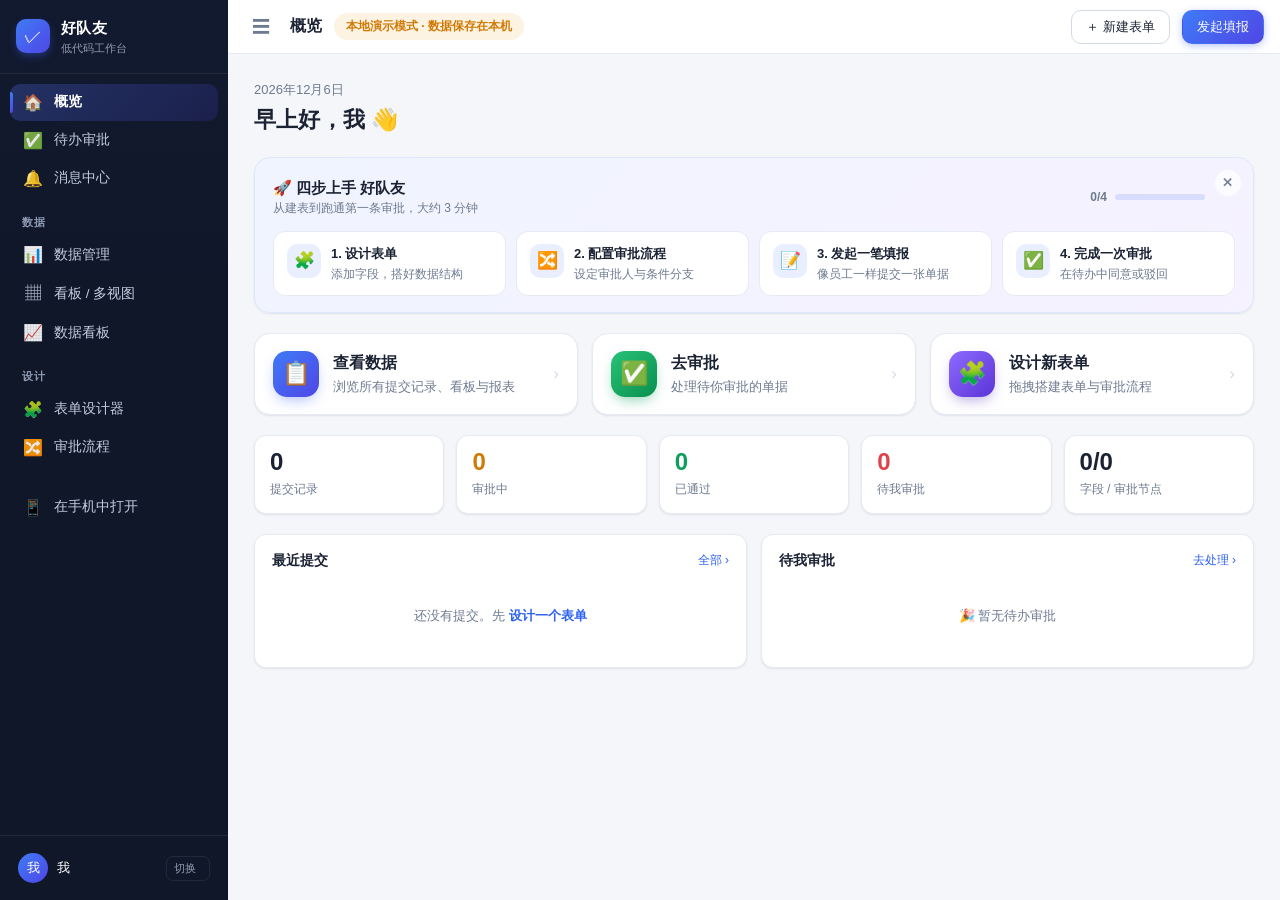
==== commit 0c5bab25: "UI/UX refresh: blue-indigo design system, onboarding, focus-rerender & sync fixes Visual redesign - " ====
--- a/web/index.html
+++ b/web/index.html
@@ -3,7 +3,7 @@
 <head>
 <meta charset="utf-8" />
 <meta name="viewport" content="width=device-width, initial-scale=1" />
-<meta name="theme-color" content="#1677ff" />
+<meta name="theme-color" content="#2e62f0" />
 <title>好队友 · 工作台</title>
 <link rel="manifest" href="manifest.webmanifest" />
 <link rel="apple-touch-icon" href="icons/icon-180.png" />
@@ -11,26 +11,29 @@
 <link rel="stylesheet" href="ui.css" />
 <script src="sync.js"></script>
 <style>
-  :root{--side:#141a26;--side-hi:#1f2837;--side-mut:#8b97ab;--side-line:rgba(255,255,255,.07)}
+  :root{--side:#101729;--side-hi:#1b2438;--side-mut:#8e9bb3;--side-line:rgba(255,255,255,.08)}
   a{text-decoration:none}
-  .nav button,.topbar .tbtn,.act{transition:transform .08s ease,background .15s ease,box-shadow .12s ease,border-color .12s ease}
+  .nav button,.topbar .tbtn,.act,.ob-step{transition:transform .08s ease,background .15s ease,box-shadow .12s ease,border-color .12s ease}
   .nav button:active,.topbar .tbtn:active{transform:scale(.97)}
   .act:active{transform:translateY(0) scale(.99)}
   /* auth gate */
   .auth{position:fixed;inset:0;z-index:100;display:none;align-items:center;justify-content:center;padding:20px;
-    background:radial-gradient(1100px 600px at 12% -10%,#2f6fe0 0%,transparent 55%),
-               radial-gradient(900px 600px at 105% 110%,#123c8c 0%,transparent 55%),
-               linear-gradient(150deg,#16335f,#0a47b3)}
+    background:radial-gradient(1100px 600px at 12% -10%,#3f63f0 0%,transparent 55%),
+               radial-gradient(900px 600px at 105% 110%,#3127a0 0%,transparent 55%),
+               linear-gradient(150deg,#17224d,#3730a3)}
   .auth.show{display:flex}
-  .auth-card{background:#fff;border-radius:20px;box-shadow:var(--shadow-lg);width:410px;max-width:94vw;padding:32px 30px;animation:authIn .3s ease}
+  .auth-card{background:#fff;border-radius:22px;box-shadow:var(--shadow-lg);width:410px;max-width:94vw;padding:32px 30px;animation:authIn .3s ease;position:relative}
   @keyframes authIn{from{opacity:0;transform:translateY(10px)}to{opacity:1;transform:none}}
-  .auth-card .logo{width:50px;height:50px;border-radius:14px;background:var(--accent-grad);display:flex;align-items:center;justify-content:center;font-size:25px;color:#fff;margin-bottom:16px;box-shadow:0 6px 16px -4px rgba(22,119,255,.5)}
+  .auth-card .x{position:absolute;top:14px;right:14px;width:30px;height:30px;border-radius:50%;border:0;background:var(--bg);color:var(--muted);cursor:pointer;font-size:13px;display:none;align-items:center;justify-content:center}
+  .auth-card .x:hover{background:var(--danger-weak);color:var(--danger)}
+  .auth-card .x.show{display:flex}
+  .auth-card .logo{width:50px;height:50px;border-radius:15px;background:var(--accent-grad);display:flex;align-items:center;justify-content:center;font-size:25px;color:#fff;margin-bottom:16px;box-shadow:0 6px 16px -4px var(--accent-glow)}
   .auth-card h2{margin:0 0 4px;font-size:21px}
   .auth-card .sub{color:var(--muted);font-size:13px;margin-bottom:18px}
   .auth-card label{display:block;font-size:12px;color:var(--muted);margin:13px 0 5px;font-weight:600}
   .auth-card input{width:100%;padding:11px 13px;border:1px solid var(--border-strong);border-radius:10px;font-size:14px;transition:border-color .15s,box-shadow .15s}
   .auth-card input:focus{outline:none;border-color:var(--accent);box-shadow:0 0 0 3px var(--accent-weak)}
-  .auth-card .go{width:100%;margin-top:20px;padding:12px;background:var(--accent-grad);color:#fff;border:0;border-radius:10px;font-size:15px;font-weight:600;cursor:pointer;box-shadow:0 4px 14px -3px rgba(22,119,255,.55);transition:filter .15s,transform .08s}
+  .auth-card .go{width:100%;margin-top:20px;padding:12px;background:var(--accent-grad);color:#fff;border:0;border-radius:11px;font-size:15px;font-weight:600;cursor:pointer;box-shadow:0 4px 14px -3px var(--accent-glow);transition:filter .15s,transform .08s}
   .auth-card .go:hover{filter:brightness(1.06)}
   .auth-card .go:active{transform:scale(.98)}
   .auth-card .go:disabled{opacity:.6;cursor:default}
@@ -42,23 +45,25 @@
   .auth-card .demo a{color:var(--muted);cursor:pointer;text-decoration:underline}
   .shell{display:flex;height:100vh;height:100dvh;overflow:hidden}
   /* sidebar */
-  .side{width:228px;flex:0 0 auto;background:var(--side);color:#fff;display:flex;flex-direction:column;transition:width .18s}
+  .side{width:228px;flex:0 0 auto;background:linear-gradient(180deg,#121a30 0%,var(--side) 30%);color:#fff;display:flex;flex-direction:column;transition:width .18s}
   .side .brand{display:flex;align-items:center;gap:11px;padding:16px;border-bottom:1px solid var(--side-line)}
-  .side .brand .logo{width:34px;height:34px;border-radius:10px;background:var(--accent-grad);display:flex;align-items:center;justify-content:center;font-size:18px;flex:0 0 auto;box-shadow:0 4px 10px -2px rgba(22,119,255,.5)}
+  .side .brand .logo{width:34px;height:34px;border-radius:10px;background:var(--accent-grad);display:flex;align-items:center;justify-content:center;font-size:18px;flex:0 0 auto;box-shadow:0 4px 10px -2px var(--accent-glow)}
   .side .brand b{font-size:15px;white-space:nowrap;letter-spacing:.3px}
   .side .brand .sub{font-size:11px;color:var(--side-mut);white-space:nowrap}
   .nav{flex:1;overflow:auto;padding:10px;scrollbar-color:#3a4456 transparent}
   .nav .sep{color:var(--side-mut);font-size:10.5px;font-weight:600;letter-spacing:.8px;text-transform:uppercase;padding:16px 12px 6px;white-space:nowrap}
-  .nav button{width:100%;display:flex;align-items:center;gap:11px;background:none;border:0;color:#c7d0dd;padding:9px 12px;border-radius:9px;cursor:pointer;font-size:13.5px;text-align:left;margin-bottom:1px;position:relative}
+  .nav button{width:100%;display:flex;align-items:center;gap:11px;background:none;border:0;color:#c3cce0;padding:9px 12px;border-radius:10px;cursor:pointer;font-size:13.5px;text-align:left;margin-bottom:1px;position:relative}
   .nav button .ic{font-size:16px;width:21px;text-align:center;flex:0 0 auto;opacity:.92}
   .nav button .lbl{white-space:nowrap;overflow:hidden;flex:1}
   .nav button .badge{background:var(--danger);color:#fff;border-radius:10px;font-size:10px;font-weight:700;padding:1px 6px;min-width:17px;text-align:center;display:none}
   .nav button .badge.show{display:inline-block}
   .nav button:hover{background:var(--side-hi);color:#fff}
-  .nav button.on{background:linear-gradient(135deg,rgba(59,143,255,.22),rgba(22,119,255,.14));color:#fff;font-weight:600}
-  .nav button.on::before{content:"";position:absolute;left:0;top:8px;bottom:8px;width:3px;border-radius:0 3px 3px 0;background:var(--accent)}
+  .nav button.on{background:linear-gradient(135deg,rgba(86,118,255,.26),rgba(79,70,229,.16));color:#fff;font-weight:600}
+  .nav button.on::before{content:"";position:absolute;left:0;top:8px;bottom:8px;width:3px;border-radius:0 3px 3px 0;background:var(--accent-grad)}
   .side .foot{padding:10px;border-top:1px solid var(--side-line)}
-  .side .foot .me{display:flex;align-items:center;gap:9px;padding:7px 8px;border-radius:9px}
+  .side .foot .lgn{width:100%;display:none;align-items:center;justify-content:center;gap:7px;background:rgba(86,118,255,.16);border:1px solid rgba(108,134,255,.4);color:#cdd8ff;padding:8px;border-radius:10px;cursor:pointer;font-size:12.5px;font-weight:600;margin-bottom:8px;transition:background .15s}
+  .side .foot .lgn:hover{background:rgba(86,118,255,.3);color:#fff}
+  .side .foot .me{display:flex;align-items:center;gap:9px;padding:7px 8px;border-radius:10px}
   .side .foot .me:hover{background:var(--side-hi)}
   .side .foot .me .av{width:30px;height:30px;border-radius:50%;background:var(--accent-grad);display:flex;align-items:center;justify-content:center;font-size:13px;flex:0 0 auto}
   .side .foot .me .nm{font-size:13px;white-space:nowrap;overflow:hidden}
@@ -68,7 +73,7 @@
   .shell.collapsed .side{width:64px}
   .shell.collapsed .side .brand b,.shell.collapsed .side .brand .sub,
   .shell.collapsed .nav .lbl,.shell.collapsed .nav .sep,.shell.collapsed .nav .badge,
-  .shell.collapsed .foot .nm,.shell.collapsed .foot .sw{display:none}
+  .shell.collapsed .foot .nm,.shell.collapsed .foot .sw,.shell.collapsed .foot .lgn{display:none}
   .shell.collapsed .nav button{justify-content:center}
   /* main */
   .main{flex:1;display:flex;flex-direction:column;min-width:0}
@@ -76,9 +81,12 @@
   .topbar .ham{border:0;background:none;font-size:18px;cursor:pointer;color:var(--muted);padding:4px 8px;border-radius:8px}
   .topbar .ham:hover{background:var(--bg);color:var(--text)}
   .topbar .crumb{font-weight:650;font-size:15.5px}
-  .topbar .tbtn{border:1px solid var(--border-strong);background:#fff;color:var(--text);padding:7px 14px;border-radius:9px;cursor:pointer;font-size:13px;font-weight:500}
+  .mode-pill{display:none;align-items:center;gap:8px;background:var(--amber-weak);color:var(--amber);border-radius:999px;padding:4px 12px;font-size:12px;font-weight:600;white-space:nowrap}
+  .mode-pill a{color:var(--accent);cursor:pointer;font-weight:700}
+  .mode-pill a:hover{text-decoration:underline}
+  .topbar .tbtn{border:1px solid var(--border-strong);background:#fff;color:var(--text);padding:7px 14px;border-radius:10px;cursor:pointer;font-size:13px;font-weight:500}
   .topbar .tbtn:hover{border-color:var(--accent);color:var(--accent)}
-  .topbar .tbtn.primary{background:var(--accent-grad);border-color:transparent;color:#fff;box-shadow:0 2px 8px -1px rgba(22,119,255,.45)}
+  .topbar .tbtn.primary{background:var(--accent-grad);border-color:transparent;color:#fff;box-shadow:0 2px 8px -1px var(--accent-glow)}
   .topbar .tbtn.primary:hover{filter:brightness(1.06);color:#fff}
   .content{flex:1;min-height:0;position:relative;background:var(--bg)}
   iframe#frame{position:absolute;inset:0;width:100%;height:100%;border:0;background:var(--bg);display:none;opacity:0;transition:opacity .2s ease}
@@ -93,14 +101,35 @@
   .ov{position:absolute;inset:0;overflow:auto;padding:26px;display:none}
   .ov.show{display:block;animation:fadeUp .26s ease}
   @keyframes fadeUp{from{opacity:0;transform:translateY(6px)}to{opacity:1;transform:none}}
-  .ov .head{display:flex;align-items:flex-end;gap:12px;margin-bottom:20px}
+  .ov .head{display:flex;align-items:flex-end;gap:12px;margin-bottom:20px;max-width:1020px}
   .ov .head h1{margin:0;font-size:22px;letter-spacing:.2px}
   .ov .head .date{color:var(--muted);font-size:13px;margin-bottom:3px}
-  .ov-actions{display:grid;grid-template-columns:repeat(3,1fr);gap:14px;margin-bottom:20px;max-width:940px}
+  /* onboarding checklist */
+  .ob{background:linear-gradient(135deg,#f0f4ff 0%,#f6f2ff 100%);border:1px solid #dee7fb;border-radius:var(--r-lg);padding:18px 18px 16px;margin-bottom:20px;max-width:1020px;position:relative;box-shadow:var(--shadow-sm)}
+  .ob .ob-x{position:absolute;top:12px;right:12px;width:26px;height:26px;border-radius:50%;border:0;background:rgba(255,255,255,.7);color:var(--muted);cursor:pointer;font-size:12px}
+  .ob .ob-x:hover{background:#fff;color:var(--danger)}
+  .ob .ob-head{display:flex;align-items:center;gap:12px;margin-bottom:13px;padding-right:30px}
+  .ob h2{margin:0;font-size:15px}
+  .ob .ob-sub{color:var(--muted);font-size:12px}
+  .ob .ob-prog{margin-left:auto;display:flex;align-items:center;gap:8px;font-size:12px;color:var(--muted);font-weight:600;white-space:nowrap}
+  .ob .ob-track{width:90px;height:6px;border-radius:4px;background:rgba(46,98,240,.15);overflow:hidden}
+  .ob .ob-fill{height:100%;border-radius:4px;background:var(--accent-grad);transition:width .3s ease}
+  .ob-steps{display:grid;grid-template-columns:repeat(4,1fr);gap:10px}
+  .ob-step{background:#fff;border:1px solid var(--border);border-radius:12px;padding:12px 13px;cursor:pointer;display:flex;gap:10px;align-items:flex-start}
+  .ob-step:hover{border-color:#b9ccfb;box-shadow:var(--shadow-sm);transform:translateY(-1px)}
+  .ob-step .oic{width:34px;height:34px;border-radius:10px;background:var(--accent-weak);display:flex;align-items:center;justify-content:center;font-size:17px;flex:0 0 auto}
+  .ob-step h4{margin:0 0 2px;font-size:13px;display:flex;align-items:center;gap:5px}
+  .ob-step p{margin:0;color:var(--muted);font-size:11.5px;line-height:1.45}
+  .ob-step.done{background:#f4fcf7;border-color:#cdeeda}
+  .ob-step.done .oic{background:var(--green-weak)}
+  .ob-step.done h4{color:var(--green)}
+  .ob-step .ck{margin-left:auto;color:var(--green);font-weight:700;flex:0 0 auto;font-size:13px}
+  /* quick actions */
+  .ov-actions{display:grid;grid-template-columns:repeat(3,1fr);gap:14px;margin-bottom:20px;max-width:1020px}
   .act{display:flex;gap:14px;align-items:center;background:var(--panel);border:1px solid var(--border);border-radius:var(--r-lg);padding:17px 18px;cursor:pointer;position:relative;box-shadow:var(--shadow-sm)}
-  .act:hover{transform:translateY(-2px);box-shadow:var(--shadow-md);border-color:#bcd3ff}
+  .act:hover{transform:translateY(-2px);box-shadow:var(--shadow-md);border-color:#b9ccfb}
   .act .ic{width:46px;height:46px;border-radius:14px;display:flex;align-items:center;justify-content:center;font-size:23px;color:#fff;flex:0 0 auto}
-  .act .ic.blue{background:linear-gradient(135deg,#3b8fff,#0958d9);box-shadow:0 6px 14px -4px rgba(22,119,255,.55)}
+  .act .ic.blue{background:linear-gradient(135deg,#3f7bf7,#4f46e5);box-shadow:0 6px 14px -4px var(--accent-glow)}
   .act .ic.green{background:linear-gradient(135deg,#27c277,#0a8f4e);box-shadow:0 6px 14px -4px rgba(12,157,92,.5)}
   .act .ic.purple{background:linear-gradient(135deg,#8d6bff,#5b34d6);box-shadow:0 6px 14px -4px rgba(107,70,193,.5)}
   .act h3{margin:0 0 3px;font-size:15.5px}.act p{margin:0;color:var(--muted);font-size:12.5px}
@@ -108,12 +137,12 @@
   .act:hover .arrow{transform:translateX(3px);color:var(--accent)}
   .act .nbadge{position:absolute;top:-8px;right:12px;background:var(--danger);color:#fff;border-radius:11px;font-size:11px;font-weight:700;padding:2px 9px;display:none;box-shadow:0 3px 8px -2px rgba(229,72,77,.6)}
   .act .nbadge.show{display:block}
-  .kpis{display:grid;grid-template-columns:repeat(5,1fr);gap:12px;margin-bottom:20px;max-width:940px}
+  .kpis{display:grid;grid-template-columns:repeat(5,1fr);gap:12px;margin-bottom:20px;max-width:1020px}
   .kpi{background:var(--panel);border:1px solid var(--border);border-radius:var(--r-md);padding:14px 15px;box-shadow:var(--shadow-sm)}
   .kpi .n{font-size:24px;font-weight:700;line-height:1;font-variant-numeric:tabular-nums}
   .kpi .l{color:var(--muted);font-size:12px;margin-top:6px}
   .kpi .n.amber{color:var(--amber)}.kpi .n.green{color:var(--green)}.kpi .n.danger{color:var(--danger)}
-  .panels{display:grid;grid-template-columns:1fr 1fr;gap:14px;max-width:940px}
+  .panels{display:grid;grid-template-columns:1fr 1fr;gap:14px;max-width:1020px}
   .pnl{background:var(--panel);border:1px solid var(--border);border-radius:var(--r-md);padding:15px 17px;box-shadow:var(--shadow-sm)}
   .pnl h3{margin:0 0 8px;font-size:14px;display:flex;align-items:center}
   .pnl h3 .more{margin-left:auto;font-size:12px;color:var(--accent);cursor:pointer;font-weight:500}
@@ -132,17 +161,19 @@
   @media(max-width:860px){
     .ov{padding:16px}
     .ov-actions{grid-template-columns:1fr}.kpis{grid-template-columns:repeat(3,1fr)}.panels{grid-template-columns:1fr}
+    .ob-steps{grid-template-columns:1fr 1fr}
     .side{position:fixed;z-index:20;height:100%;transform:translateX(-100%);box-shadow:var(--shadow-lg)}
     .shell.mopen .side{transform:translateX(0)}
     .shell.mopen .scrim{display:block}
     .shell.collapsed .side{width:228px}
   }
-  @media(max-width:640px){ #newForm{display:none} .kpis{grid-template-columns:repeat(2,1fr)} }
+  @media(max-width:640px){ #newForm{display:none} .mode-pill{display:none!important} .kpis{grid-template-columns:repeat(2,1fr)} .ob-steps{grid-template-columns:1fr} }
 </style>
 </head>
 <body>
 <div class="auth" id="auth">
   <div class="auth-card">
+    <button class="x" id="authClose" aria-label="关闭">✕</button>
     <div class="logo">✓</div>
     <h2 id="authTitle">登录 好队友</h2>
     <div class="sub" id="authSub">低代码审批工作台 · 团队协作版</div>
@@ -157,13 +188,17 @@
   <aside class="side">
     <div class="brand"><div class="logo">✓</div><div><b>好队友</b><div class="sub">低代码工作台</div></div></div>
     <nav class="nav" id="nav"></nav>
-    <div class="foot"><div class="me"><div class="av" id="meAv">我</div><div class="nm" id="meNm">我</div><span class="sw" id="meSwitch">切换</span></div></div>
+    <div class="foot">
+      <button class="lgn" id="meLogin">🔑 登录 / 注册团队</button>
+      <div class="me"><div class="av" id="meAv">我</div><div class="nm" id="meNm">我</div><span class="sw" id="meSwitch">切换</span></div>
+    </div>
   </aside>
   <div class="scrim" id="scrim"></div>
   <div class="main">
     <div class="topbar">
       <button class="ham" id="ham" aria-label="切换导航栏">☰</button>
       <span class="crumb" id="crumb">概览</span>
+      <span class="mode-pill" id="modePill"></span>
       <span class="spacer"></span>
       <button class="tbtn" id="newForm">＋ 新建表单</button>
       <button class="tbtn primary" id="quickFill">发起填报</button>
@@ -179,9 +214,9 @@
 <script>
 /* =========================================================================
    好队友 · application shell.
-   The root is now a persistent frame: sidebar + topbar, with the content area
-   swapping modules in place (via iframe) and a native "overview" landing for
-   view / approve / design. All modules share localStorage on this origin.
+   The root is a persistent frame: sidebar + topbar, with the content area
+   swapping modules in place (via iframe) and a native "overview" landing
+   with an onboarding checklist. All modules share localStorage on this origin.
    ========================================================================= */
 const NAV=[
   {id:'overview',icon:'🏠',label:'概览',native:true},
@@ -218,7 +253,7 @@
   const authed=!!(window.HDY&&HDY.isAuthed());
   el.innerHTML=NAV.filter(n=>!n.authed||authed).map(n=> n.sep!==undefined
     ? `<div class="sep">${esc(n.sep||'')}</div>`
-    : `<button data-id="${n.id}"><span class="ic">${n.icon}</span><span class="lbl">${esc(n.label)}</span>${n.badge?`<span class="badge" data-badge="${n.badge}"></span>`:''}</button>`
+    : `<button data-id="${n.id}" title="${esc(n.label)}"><span class="ic">${n.icon}</span><span class="lbl">${esc(n.label)}</span>${n.badge?`<span class="badge" data-badge="${n.badge}"></span>`:''}</button>`
   ).join('');
   el.querySelectorAll('button[data-id]').forEach(b=>b.onclick=()=>{
     const n=NAV_MAP[b.dataset.id];
@@ -255,25 +290,62 @@
 // hide the loader once the framed module finishes booting
 document.getElementById('frame').addEventListener('load',()=>{ document.getElementById('floader').classList.remove('show'); document.getElementById('frame').classList.add('show'); });
 
+/* ---- onboarding checklist ---- */
+function obSteps(){
+  const FORM=read('hdy.formbuilder.v1',null), FLOW=read('hdy.flow.v1',null);
+  const instances=read('hdy.instances.v1',[]);
+  const fieldCount=FORM&&Array.isArray(FORM.fields)?FORM.fields.filter(f=>!LAYOUT.includes(f.type)).length:0;
+  let nodeCount=0;(function walk(ch){if(!ch)return;ch.forEach(x=>{nodeCount++;if(x.type==='condition')(x.branches||[]).forEach(b=>walk(b.children));});})(FLOW?FLOW.root:[]);
+  const acted=instances.some(i=>i.status==='approved'||i.status==='rejected'||(i.steps||[]).some(s=>s.actedAt));
+  return [
+    {done:fieldCount>0,   icon:'🧩', t:'设计表单',     s:'添加字段，搭好数据结构', go:'form'},
+    {done:nodeCount>0,    icon:'🔀', t:'配置审批流程', s:'设定审批人与条件分支',   go:'flow'},
+    {done:instances.length>0, icon:'📝', t:'发起一笔填报', s:'像员工一样提交一张单据', go:'fill'},
+    {done:acted,          icon:'✅', t:'完成一次审批', s:'在待办中同意或驳回',     go:'todo'},
+  ];
+}
+function obHtml(){
+  if(localStorage.getItem('hdy.onboard.hide')==='1') return '';
+  const steps=obSteps(); const done=steps.filter(s=>s.done).length;
+  if(done===steps.length) return '';
+  return `<div class="ob">
+    <button class="ob-x" id="obHide" title="不再显示">✕</button>
+    <div class="ob-head"><div><h2>🚀 四步上手 好队友</h2><div class="ob-sub">从建表到跑通第一条审批，大约 3 分钟</div></div>
+      <div class="ob-prog"><span>${done}/${steps.length}</span><div class="ob-track"><div class="ob-fill" style="width:${done/steps.length*100}%"></div></div></div></div>
+    <div class="ob-steps">${steps.map((s,i)=>`
+      <div class="ob-step ${s.done?'done':''}" data-go="${s.go}">
+        <div class="oic">${s.done?'✓':s.icon}</div>
+        <div class="grow"><h4>${i+1}. ${s.t}${s.done?'<span class="ck">已完成</span>':''}</h4><p>${s.s}</p></div>
+      </div>`).join('')}</div>
+  </div>`;
+}
+
 /* ---- overview ---- */
+/* signature of rendered data — skip no-op re-renders on focus/storage so a
+   re-render can't replace the DOM mid-click and swallow the user's tap */
+function snapshot(){ return ['hdy.formbuilder.v1','hdy.flow.v1','hdy.instances.v1','hdy.notif.v1','hdy.user.v1','hdy.onboard.hide'].map(k=>localStorage.getItem(k)||'').join(' '); }
+let lastSnap='';
+function ovShowing(){ return document.getElementById('overview').classList.contains('show'); }
 function renderOverview(){
+  lastSnap=snapshot();
   updateBadges();
   const FORM=read('hdy.formbuilder.v1',null), FLOW=read('hdy.flow.v1',null);
   const instances=read('hdy.instances.v1',[]), notifs=read('hdy.notif.v1',[]);
   const me=read('hdy.user.v1','我');
   const fieldCount=FORM&&Array.isArray(FORM.fields)?FORM.fields.filter(f=>!LAYOUT.includes(f.type)).length:0;
-  let nodeCount=0;(function walk(ch){if(!ch)return;ch.forEach(x=>{nodeCount++;if(x.type==='condition')x.branches.forEach(b=>walk(b.children));});})(FLOW?FLOW.root:[]);
+  let nodeCount=0;(function walk(ch){if(!ch)return;ch.forEach(x=>{nodeCount++;if(x.type==='condition')(x.branches||[]).forEach(b=>walk(b.children));});})(FLOW?FLOW.root:[]);
   const running=instances.filter(i=>i.status==='running').length;
   const approved=instances.filter(i=>i.status==='approved').length;
   const pending=instances.filter(isPending).length;
-  const unread=notifs.filter(n=>!n.read).length;
   const recent=instances.slice(0,6);
   const pend=instances.filter(isPending).slice(0,6);
   const now=new Date(); const dstr=`${now.getFullYear()}年${now.getMonth()+1}月${now.getDate()}日`;
+  const hour=now.getHours(); const greet=hour<5?'夜深了':hour<11?'早上好':hour<14?'中午好':hour<18?'下午好':'晚上好';
 
   const ov=document.getElementById('overview');
   ov.innerHTML=`
-    <div class="head"><div><div class="date">${dstr}</div><h1>你好，${esc(me)} 👋</h1></div></div>
+    <div class="head"><div><div class="date">${dstr}</div><h1>${greet}，${esc(me)} 👋</h1></div></div>
+    ${obHtml()}
     <div class="ov-actions">
       <div class="act" data-go="manage"><div class="ic blue">📋</div><div><h3>查看数据</h3><p>浏览所有提交记录、看板与报表</p></div><span class="arrow">›</span></div>
       <div class="act" data-go="todo"><div class="ic green">✅</div><div><h3>去审批</h3><p>处理待你审批的单据</p></div><span class="arrow">›</span><span class="nbadge ${pending?'show':''}">${pending} 待办</span></div>
@@ -303,9 +375,11 @@
   ov.querySelectorAll('[data-go]').forEach(e=>e.onclick=()=>go(e.dataset.go));
   ov.querySelectorAll('[data-go2]').forEach(e=>e.onclick=()=>go(e.dataset.go2));
   ov.querySelectorAll('[data-open]').forEach(e=>e.onclick=()=>{ go('manage'); });
-}
-
-/* ---- identity ---- */
+  const ox=ov.querySelector('#obHide'); if(ox) ox.onclick=(e)=>{ e.stopPropagation(); localStorage.setItem('hdy.onboard.hide','1'); renderOverview(); };
+}
+
+/* ---- identity + mode ---- */
+let serverAlive=false;
 function paintMe(){
   const me=read('hdy.user.v1','我'); const meta=read('hdy.auth.me',null);
   document.getElementById('meNm').textContent=me; document.getElementById('meAv').textContent=(me[0]||'我');
@@ -313,6 +387,16 @@
   const sw=document.getElementById('meSwitch');
   if(meta&&meta.org){ document.querySelector('.side .foot .me .nm').title=meta.org.name+' · '+roleLabel(meta.role); sw.textContent='退出'; sw.dataset.mode='logout'; }
   else { sw.textContent='切换'; sw.dataset.mode='switch'; }
+  paintMode();
+}
+function paintMode(){
+  const authed=!!(window.HDY&&HDY.isAuthed());
+  const pill=document.getElementById('modePill'), lgn=document.getElementById('meLogin');
+  if(authed){ pill.style.display='none'; lgn.style.display='none'; return; }
+  pill.style.display='inline-flex';
+  pill.innerHTML='本地演示模式 · 数据保存在本机'+(serverAlive?'　<a id="pillLogin">登录团队 →</a>':'');
+  const a=pill.querySelector('#pillLogin'); if(a) a.onclick=()=>showAuth();
+  lgn.style.display=serverAlive?'flex':'none'; lgn.onclick=()=>showAuth();
 }
 function roleLabel(r){ return ({owner:'所有者',admin:'管理员',member:'成员',viewer:'访客'})[r]||r; }
 document.getElementById('meSwitch').onclick=()=>{
@@ -323,7 +407,7 @@
 
 /* ---- auth gate ---- */
 let authMode='login';
-function showAuth(){ document.getElementById('auth').classList.add('show'); renderAuth(); }
+function showAuth(){ document.getElementById('auth').classList.add('show'); document.getElementById('authClose').classList.toggle('show',booted); renderAuth(); }
 function hideAuth(){ document.getElementById('auth').classList.remove('show'); }
 function renderAuth(){
   const login = authMode==='login';
@@ -344,36 +428,48 @@
 }
 function authErr(msg){ const e=document.getElementById('authErr'); e.textContent=msg; e.classList.add('show'); }
 async function doAuth(){
-  const btn=document.getElementById('authGo'); btn.disabled=true; document.getElementById('authErr').classList.remove('show');
+  const btn=document.getElementById('authGo'); if(btn.disabled) return;
+  btn.disabled=true; document.getElementById('authErr').classList.remove('show');
   const email=val('f_email'), pw=val('f_pw');
   try{
     if(authMode==='login') await HDY.login({email,password:pw});
     else await HDY.signup({email,password:pw,orgName:val('f_org'),name:val('f_name')});
     await HDY.pull().catch(()=>{});   // load org data into local store
-    hideAuth(); bootApp();
+    localStorage.removeItem('hdy.demoMode');
+    hideAuth();
+    if(booted) location.reload();     // logged in from demo mode → full re-init
+    else bootApp();
   }catch(err){ authErr(err.message||'操作失败，请重试'); btn.disabled=false; }
 }
 function val(id){ const e=document.getElementById(id); return e?e.value.trim():''; }
 document.getElementById('authGo').onclick=doAuth;
 document.getElementById('auth').addEventListener('keydown',e=>{ if(e.key==='Enter') doAuth(); });
+document.getElementById('authClose').onclick=hideAuth;
 document.getElementById('demoLink').onclick=()=>{ localStorage.setItem('hdy.demoMode','1'); hideAuth(); bootApp(); };
 
 /* ---- topbar / chrome ---- */
 document.getElementById('newForm').onclick=()=>go('form');
 document.getElementById('quickFill').onclick=()=>go('fill');   // 发起填报 → mobile workbench (fill)
-document.getElementById('ham').onclick=()=>{ const s=document.getElementById('shell'); if(window.innerWidth<=860) s.classList.toggle('mopen'); else s.classList.toggle('collapsed'); };
+document.getElementById('ham').onclick=()=>{
+  const s=document.getElementById('shell');
+  if(window.innerWidth<=860){ s.classList.toggle('mopen'); return; }
+  s.classList.toggle('collapsed');
+  localStorage.setItem('hdy.ui.side', s.classList.contains('collapsed')?'min':'full');
+};
 document.getElementById('scrim').onclick=()=>document.getElementById('shell').classList.remove('mopen');
 
 /* refresh overview stats when the iframe’s data may have changed */
-window.addEventListener('focus',()=>{ updateBadges(); if(document.getElementById('overview').classList.contains('show')) renderOverview(); });
+function refreshIfChanged(){ updateBadges(); if(ovShowing() && snapshot()!==lastSnap) renderOverview(); }
+window.addEventListener('focus',refreshIfChanged);
 // live sync: any module wrote shared data → refresh badges + overview instantly
-window.addEventListener('storage',e=>{ if(e.key&&e.key.indexOf('hdy.')!==0)return; updateBadges(); if(document.getElementById('overview').classList.contains('show')) renderOverview(); });
+window.addEventListener('storage',e=>{ if(e.key&&e.key.indexOf('hdy.')!==0)return; refreshIfChanged(); });
 setInterval(updateBadges, 4000);   // safety net for the 待办 badge
 
 /* ---- boot ---- */
 let booted=false;
 function bootApp(){
   if(booted) return; booted=true;
+  if(localStorage.getItem('hdy.ui.side')==='min' && window.innerWidth>860) document.getElementById('shell').classList.add('collapsed');
   renderNav(); paintMe();
   if(!location.hash){ location.hash='overview'; }
   route();
@@ -381,18 +477,18 @@
   // (pull writes localStorage → iframes refresh via storage events; the shell
   //  isn't notified of its own writes, so refresh it explicitly here.)
   if(HDY.isAuthed()){
-    const refresh=()=>{ updateBadges(); if(document.getElementById('overview').classList.contains('show')) renderOverview(); };
-    HDY.pull().then(refresh).catch(()=>{});
-    setInterval(()=>HDY.pull().then(refresh).catch(()=>{}), 15000);
+    HDY.pull().then(refreshIfChanged).catch(()=>{});
+    setInterval(()=>HDY.pull().then(refreshIfChanged).catch(()=>{}), 15000);
   }
 }
 async function start(){
   // Decide: real auth vs local demo. Only show the login wall if a backend is
   // actually reachable — otherwise (static hosting like githack) boot locally.
+  // The probe runs in the background so an authed/demo boot is never delayed.
+  const probe=HDY.ping().then(ok=>{ serverAlive=ok; if(booted) paintMode(); return ok; });
   if(HDY.isAuthed()){ bootApp(); return; }
   if(localStorage.getItem('hdy.demoMode')==='1'){ bootApp(); return; }
-  const hasServer = await HDY.ping();
-  if(hasServer){ showAuth(); } else { bootApp(); }
+  if(await probe){ showAuth(); } else { bootApp(); }
 }
 start();
 if('serviceWorker' in navigator){ window.addEventListener('load',()=>navigator.serviceWorker.register('sw.js').catch(()=>{})); }
--- a/web/ui.css
+++ b/web/ui.css
@@ -1,32 +1,33 @@
 /* =========================================================================
-   好队友 · shared design system
+   好队友 · shared design system  (v2)
    Single source of truth for tokens + the components every module reuses
    (buttons, inputs, cards, pills, modals, drawers, toasts, empty states…).
    Pages load this first, then add their own module-specific styles.
    ========================================================================= */
 
 :root{
-  /* brand */
-  --accent:#1677ff;
-  --accent-2:#0958d9;
-  --accent-weak:#e9f2ff;
-  --accent-grad:linear-gradient(135deg,#3b8fff,#0958d9);
-  /* neutrals */
-  --bg:#f4f6f9;
+  /* brand — blue → indigo, friendlier + more distinctive than default blue */
+  --accent:#2e62f0;
+  --accent-2:#4f46e5;
+  --accent-weak:#eaefff;
+  --accent-grad:linear-gradient(135deg,#3f7bf7 0%,#4f46e5 100%);
+  --accent-glow:rgba(63,99,241,.45);
+  /* neutrals (cool gray, higher text contrast than v1) */
+  --bg:#f4f6fa;
   --panel:#ffffff;
-  --border:#e5e9f0;
-  --border-strong:#d4dae3;
-  --text:#1c2433;
-  --muted:#8792a2;
+  --border:#e6eaf2;
+  --border-strong:#d3dae6;
+  --text:#1a2233;
+  --muted:#6e7a90;
   /* status */
-  --green:#0c9d5c; --green-weak:#e7f7ee;
-  --amber:#d48806; --amber-weak:#fff7e6;
-  --danger:#e5484d; --danger-weak:#fdebec;
-  --purple:#6b46c1; --purple-weak:#f0ebfc;
-  /* depth */
-  --shadow-sm:0 1px 2px rgba(23,32,55,.05);
-  --shadow-md:0 4px 14px -2px rgba(23,32,55,.08);
-  --shadow-lg:0 18px 44px -10px rgba(23,32,55,.22);
+  --green:#0e9f5d; --green-weak:#e6f7ef;
+  --amber:#d07a06; --amber-weak:#fdf3e2;
+  --danger:#e0444a; --danger-weak:#fdecec;
+  --purple:#7048d8; --purple-weak:#f1ecfc;
+  /* depth — layered, softer */
+  --shadow-sm:0 1px 2px rgba(16,24,40,.05),0 1px 3px rgba(16,24,40,.04);
+  --shadow-md:0 6px 18px -4px rgba(16,24,40,.1),0 2px 6px -2px rgba(16,24,40,.06);
+  --shadow-lg:0 24px 56px -12px rgba(16,24,40,.24),0 8px 20px -8px rgba(16,24,40,.12);
   /* shape */
   --r-sm:8px; --r-md:12px; --r-lg:16px;
 }
@@ -72,28 +73,33 @@
 /* ---------- buttons ---------- */
 .btn{
   border:1px solid var(--border-strong);background:#fff;color:var(--text);
-  padding:7px 14px;border-radius:9px;cursor:pointer;font-size:13px;font-weight:500;
+  padding:7px 14px;border-radius:10px;cursor:pointer;font-size:13px;font-weight:500;
   text-decoration:none;display:inline-flex;align-items:center;gap:6px;justify-content:center;
   transition:background .15s ease,border-color .15s ease,color .15s ease,
              box-shadow .15s ease,transform .08s ease;
 }
-.btn:hover{border-color:var(--accent);color:var(--accent);background:#fbfdff}
+.btn:hover{border-color:var(--accent);color:var(--accent);background:#fbfcff}
 .btn:active{transform:scale(.97)}
 .btn.primary{background:var(--accent-grad);border-color:transparent;color:#fff;
-  box-shadow:0 2px 8px -1px rgba(22,119,255,.45)}
-.btn.primary:hover{filter:brightness(1.06);color:#fff;border-color:transparent}
+  box-shadow:0 2px 10px -2px var(--accent-glow)}
+.btn.primary:hover{filter:brightness(1.07);color:#fff;border-color:transparent;
+  box-shadow:0 4px 14px -2px var(--accent-glow)}
 .btn.danger{color:var(--danger);border-color:#f0c8ca}
 .btn.danger:hover{background:var(--danger-weak);border-color:var(--danger)}
-.btn.sm{padding:4px 10px;font-size:12px;border-radius:7px}
+.btn.ghost{border-color:transparent;background:transparent;color:var(--muted)}
+.btn.ghost:hover{background:var(--bg);color:var(--text);border-color:transparent}
+.btn.sm{padding:4px 10px;font-size:12px;border-radius:8px}
 .btn:disabled{opacity:.5;cursor:default;pointer-events:none}
 .linkbtn{background:none;border:none;color:var(--accent);cursor:pointer;font-size:12px;padding:0}
+.linkbtn:hover{text-decoration:underline}
 
 /* ---------- inputs ---------- */
 .fi,.search{
-  width:100%;padding:9px 11px;border:1px solid var(--border-strong);border-radius:9px;
+  width:100%;padding:9px 11px;border:1px solid var(--border-strong);border-radius:10px;
   font-size:13.5px;background:#fff;transition:border-color .15s,box-shadow .15s;
 }
 .search{width:auto}
+.fi:hover,.search:hover{border-color:#b9c4d6}
 .fi:focus,.search:focus{outline:none;border-color:var(--accent);box-shadow:0 0 0 3px var(--accent-weak)}
 textarea.fi{min-height:72px;resize:vertical}
 .field{margin-bottom:15px}
@@ -102,17 +108,19 @@
 .fv{padding:8px 0;font-size:13.5px;border-bottom:1px dashed var(--border)}
 .opts{display:flex;flex-wrap:wrap;gap:8px 14px}
 .opt{display:flex;align-items:center;gap:7px;font-size:13.5px}
+.opt input{accent-color:var(--accent)}
 
 /* segmented control */
-.seg,.segt{display:inline-flex;border:1px solid var(--border-strong);border-radius:9px;overflow:hidden;background:#fff}
-.seg button,.segt button{flex:1;border:0;background:transparent;padding:7px 14px;cursor:pointer;
+.seg,.segt{display:inline-flex;border:1px solid var(--border-strong);border-radius:10px;overflow:hidden;background:#fff;padding:2px;gap:2px}
+.seg button,.segt button{flex:1;border:0;background:transparent;padding:6px 13px;cursor:pointer;border-radius:8px;
   font-size:12.5px;font-weight:600;color:var(--muted);transition:background .15s,color .15s;white-space:nowrap}
-.seg button.on,.segt button.on{background:var(--accent);color:#fff}
+.seg button:hover,.segt button:hover{color:var(--text)}
+.seg button.on,.segt button.on{background:var(--accent);color:#fff;box-shadow:0 1px 4px -1px var(--accent-glow)}
 
 /* switch */
 .sw{position:relative;display:inline-block;width:44px;height:25px}
 .sw input{display:none}
-.sw span{position:absolute;inset:0;background:#d6dbe3;border-radius:14px;transition:.2s}
+.sw span{position:absolute;inset:0;background:#d6dbe3;border-radius:14px;transition:.2s;cursor:pointer}
 .sw span::after{content:"";position:absolute;left:3px;top:3px;width:19px;height:19px;background:#fff;
   border-radius:50%;transition:.2s;box-shadow:0 1px 3px rgba(0,0,0,.25)}
 .sw input:checked + span{background:var(--accent)}
@@ -120,7 +128,8 @@
 
 /* star rating */
 .stars{font-size:22px;color:#d9dde4;letter-spacing:4px}
-.stars span{cursor:pointer}
+.stars span{cursor:pointer;transition:transform .1s}
+.stars span:hover{transform:scale(1.15)}
 .stars span.on{color:#f5a623}
 
 /* ---------- surfaces ---------- */
@@ -142,7 +151,8 @@
 .empty{text-align:center;color:var(--muted);padding:64px 16px;font-size:13.5px}
 .empty .big{
   font-size:34px;width:76px;height:76px;margin:0 auto 14px;border-radius:24px;
-  background:linear-gradient(160deg,#f0f4fa,#e4ebf5);display:flex;align-items:center;justify-content:center;
+  background:linear-gradient(160deg,#eef2fa,#e2e9f5);display:flex;align-items:center;justify-content:center;
+  box-shadow:inset 0 1px 0 rgba(255,255,255,.8);
 }
 .empty a{color:var(--accent);font-weight:600;text-decoration:none}
 .empty a:hover{text-decoration:underline}
@@ -155,20 +165,21 @@
   background:#cfd6e0;border:2px solid #fff;box-shadow:0 0 0 1px var(--border)}
 .tl .step.ok::before{background:var(--green);box-shadow:0 0 0 1px var(--green-weak)}
 .tl .step.no::before{background:var(--danger);box-shadow:0 0 0 1px var(--danger-weak)}
-.tl .step.cur::before{background:var(--accent);box-shadow:0 0 0 4px var(--accent-weak)}
+.tl .step.cur::before{background:var(--accent);box-shadow:0 0 0 4px var(--accent-weak);animation:tlpulse 2s ease infinite}
+@keyframes tlpulse{0%,100%{box-shadow:0 0 0 4px var(--accent-weak)}50%{box-shadow:0 0 0 6px var(--accent-weak)}}
 .tl .step.cc::before{background:var(--amber);box-shadow:0 0 0 1px var(--amber-weak)}
 .tl .step .nm{font-weight:600;font-size:13px}
 .tl .step .meta{color:var(--muted);font-size:12px}
 
 /* ---------- toast ---------- */
 .toast{position:fixed;bottom:28px;left:50%;transform:translateX(-50%) translateY(6px);
-  background:#1d2433;color:#fff;padding:10px 18px;border-radius:10px;font-size:13px;
+  background:#1c2433;color:#fff;padding:10px 18px;border-radius:12px;font-size:13px;
   opacity:0;transition:opacity .22s ease,transform .22s ease;pointer-events:none;z-index:90;
   box-shadow:var(--shadow-lg);max-width:84%;text-align:center}
 .toast.show{opacity:.97;transform:translateX(-50%) translateY(0)}
 
 /* ---------- modal ---------- */
-.modal-bg{position:fixed;inset:0;background:rgba(15,23,42,.45);backdrop-filter:blur(2px);
+.modal-bg{position:fixed;inset:0;background:rgba(15,23,42,.46);backdrop-filter:blur(3px);
   display:none;align-items:center;justify-content:center;z-index:80;padding:18px}
 .modal-bg.show{display:flex}
 .modal{background:#fff;border-radius:var(--r-lg);width:680px;max-width:94vw;max-height:86vh;
@@ -180,11 +191,11 @@
 .modal header .spacer{flex:1}
 .modal .body,.modal .mbody{padding:16px 20px;overflow:auto}
 .modal textarea{width:100%;height:340px;font-family:ui-monospace,Menlo,Consolas,monospace;font-size:12px;
-  border:1px solid var(--border-strong);border-radius:9px;padding:12px;background:#fafbfd}
+  border:1px solid var(--border-strong);border-radius:10px;padding:12px;background:#fafbfd}
 .modal footer{padding:13px 20px;border-top:1px solid var(--border);display:flex;gap:8px;justify-content:flex-end}
 
 /* ---------- drawer ---------- */
-.drawer-bg{position:fixed;inset:0;background:rgba(15,23,42,.4);display:none;z-index:40}
+.drawer-bg{position:fixed;inset:0;background:rgba(15,23,42,.4);backdrop-filter:blur(2px);display:none;z-index:40}
 .drawer-bg.show{display:block}
 .drawer{position:fixed;top:0;right:0;height:100%;width:480px;max-width:94vw;background:#fff;
   transform:translateX(102%);transition:transform .26s cubic-bezier(.32,.72,.36,1);z-index:41;
@@ -197,3 +208,23 @@
 .drawer .dbody{flex:1;overflow:auto;padding:18px}
 .drawer .dfoot{flex:0 0 auto;display:flex;gap:8px;justify-content:flex-end;padding:13px 18px;
   border-top:1px solid var(--border);background:#fbfcfe}
+
+/* ---------- action sheet (mobile-friendly confirm / reason input) ---------- */
+.sheet-bg{position:fixed;inset:0;background:rgba(15,23,42,.46);backdrop-filter:blur(2px);
+  display:none;align-items:flex-end;justify-content:center;z-index:85}
+.sheet-bg.show{display:flex}
+.sheet{background:#fff;border-radius:18px 18px 0 0;width:100%;max-width:460px;
+  padding:18px 18px calc(16px + env(safe-area-inset-bottom));box-shadow:var(--shadow-lg);
+  animation:sheetUp .22s cubic-bezier(.32,.72,.36,1)}
+@keyframes sheetUp{from{transform:translateY(40px);opacity:.4}to{transform:none;opacity:1}}
+.sheet h4{margin:0 0 4px;font-size:15px}
+.sheet .ssub{color:var(--muted);font-size:12.5px;margin-bottom:12px}
+.sheet textarea{width:100%;min-height:76px;border:1px solid var(--border-strong);border-radius:10px;
+  padding:10px 12px;font-size:14px;resize:vertical}
+.sheet textarea:focus{outline:none;border-color:var(--accent);box-shadow:0 0 0 3px var(--accent-weak)}
+.sheet .sbtns{display:flex;gap:10px;margin-top:14px}
+.sheet .sbtns .btn{flex:1;padding:11px;font-size:14px;border-radius:11px}
+@media(min-width:640px){
+  .sheet-bg{align-items:center;padding:18px}
+  .sheet{border-radius:18px;animation:pop .18s ease}
+}
